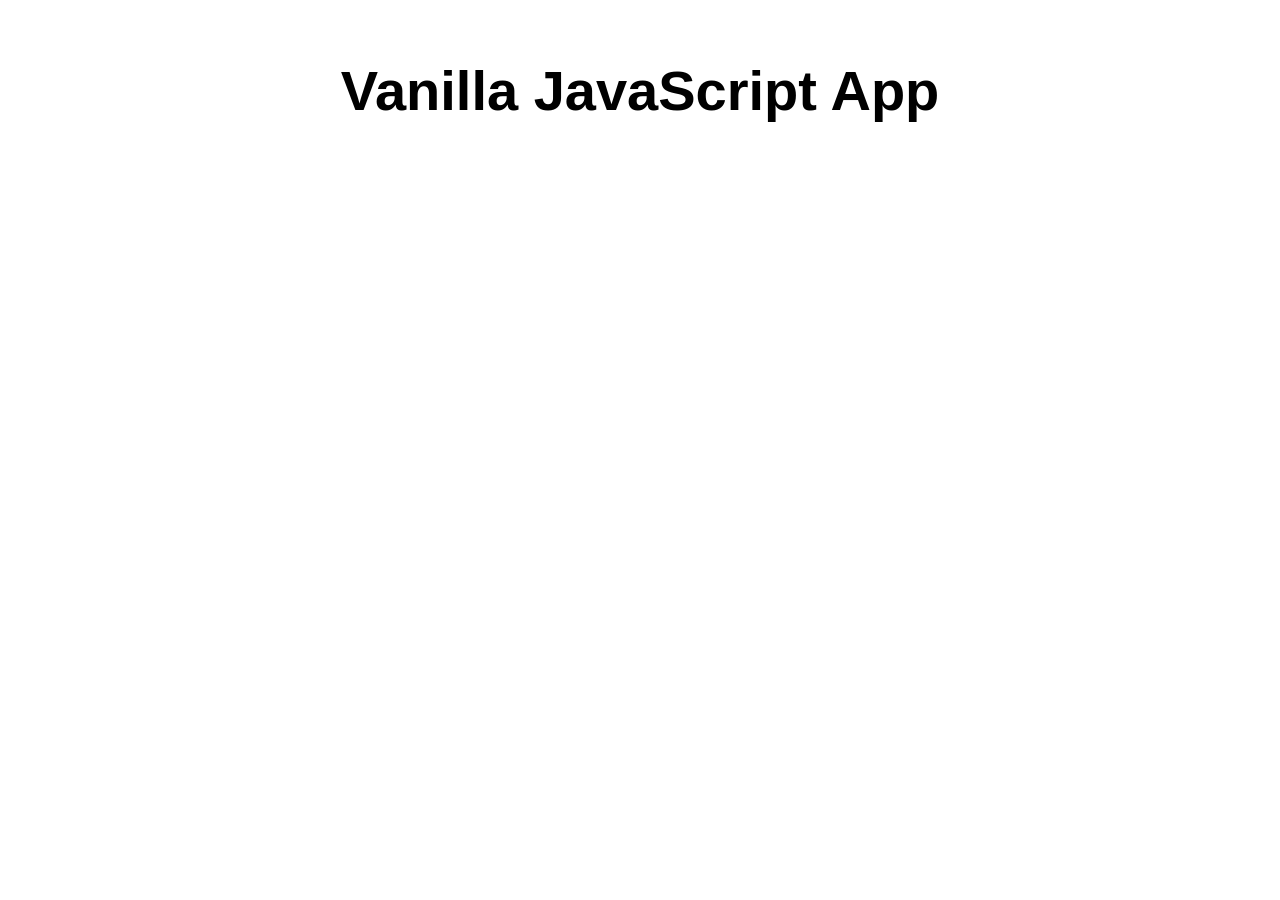
==== index.html @ 4f25dcdb "Initial commit" ====
<!DOCTYPE html>
<html lang="en">

<head>
  <meta charset="UTF-8">
  <meta name="viewport" content="width=device-width, initial-scale=1.0">
  <link rel="stylesheet" href="styles.css">
  <title>Vanilla JavaScript App</title>
</head>

<body>
  <main>
    <h1>Vanilla JavaScript App</h1>
  </main>
</body>

</html>
---- styles.css ----
* {
  font-family: Arial, Helvetica, sans-serif;
}

html, body {
  margin: 0;
  border: 0;
  padding: 0;
  background-color: #fff;
}

main {
  margin: auto;
  width: 50%;
  padding: 20px;
}

main > h1 {
  text-align: center;
  font-size: 3.5em;
}
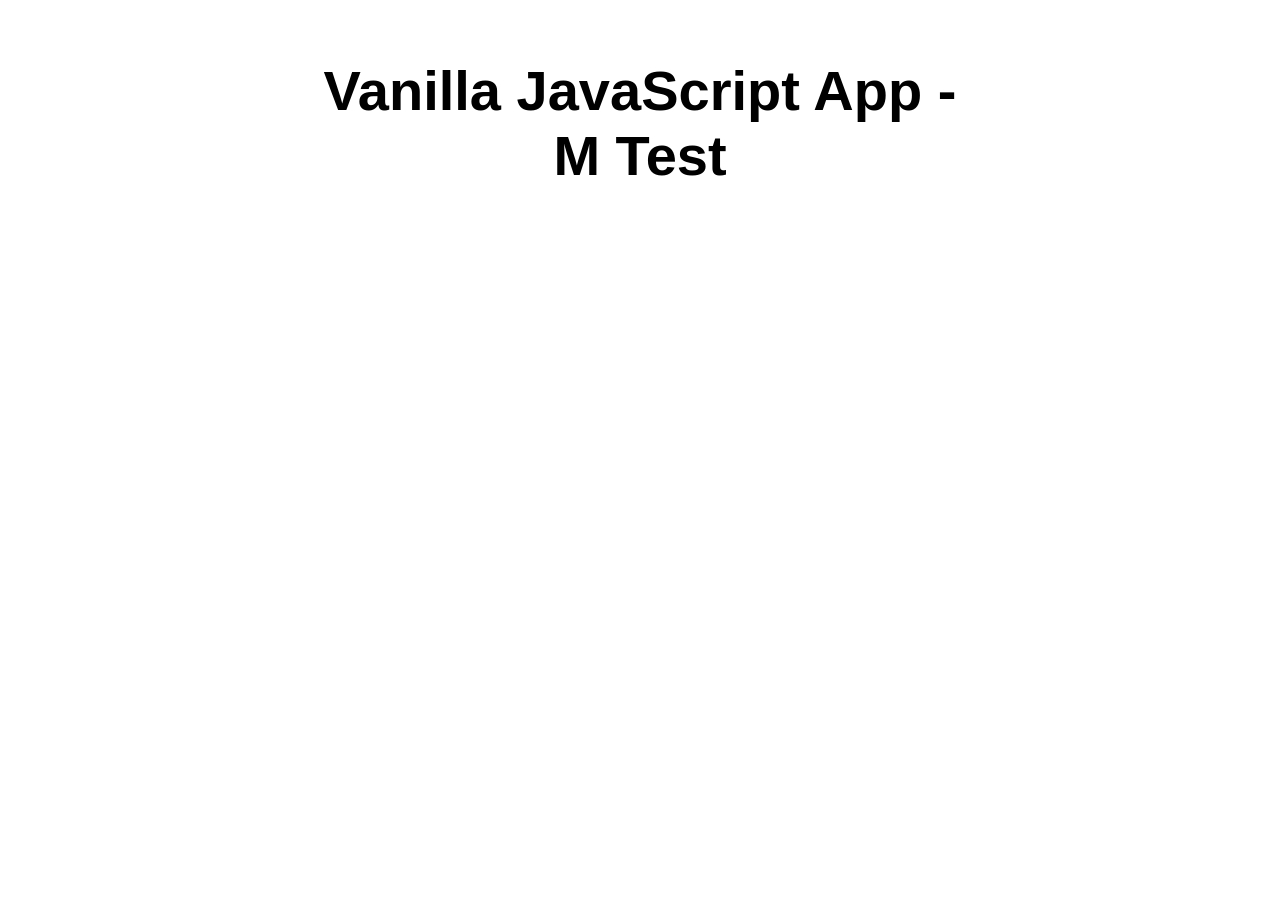
==== commit 22fb3ed3: "Update index.html" ====
--- a/index.html
+++ b/index.html
@@ -5,12 +5,12 @@
   <meta charset="UTF-8">
   <meta name="viewport" content="width=device-width, initial-scale=1.0">
   <link rel="stylesheet" href="styles.css">
-  <title>Vanilla JavaScript App</title>
+  <title>Vanilla JavaScript App - M Test</title>
 </head>
 
 <body>
   <main>
-    <h1>Vanilla JavaScript App</h1>
+    <h1>Vanilla JavaScript App - M Test </h1>
   </main>
 </body>
 
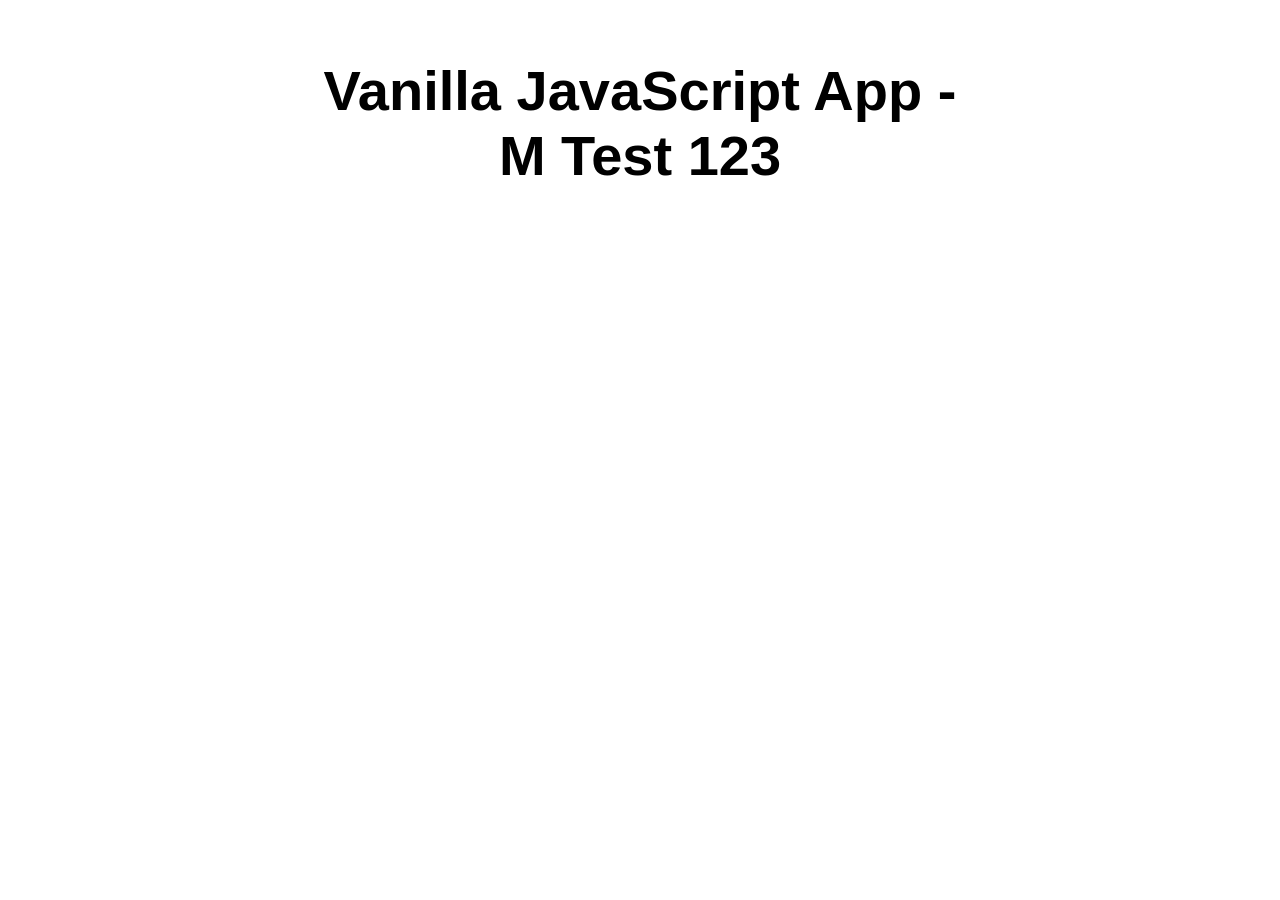
==== commit d9802554: "ok" ====
--- a/index.html
+++ b/index.html
@@ -10,7 +10,7 @@
 
 <body>
   <main>
-    <h1>Vanilla JavaScript App - M Test </h1>
+    <h1>Vanilla JavaScript App - M Test 123</h1>
   </main>
 </body>
 
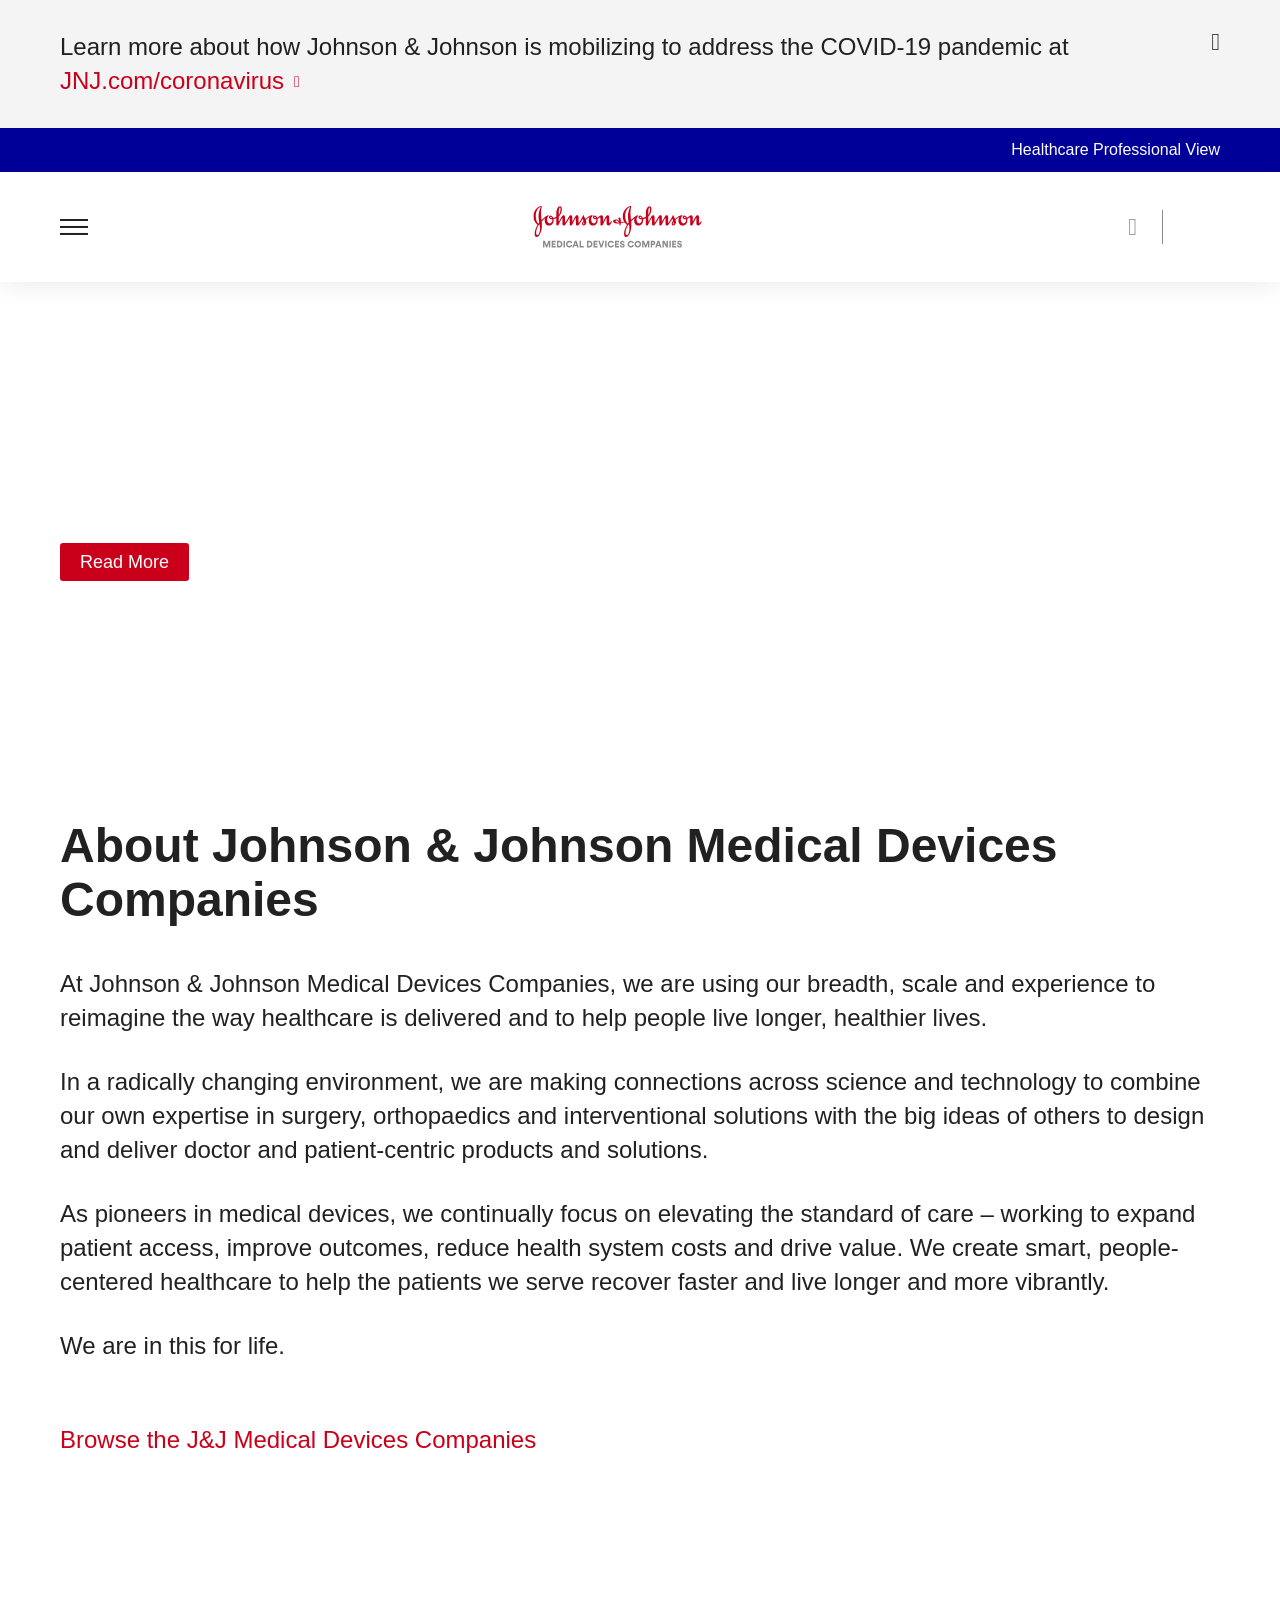
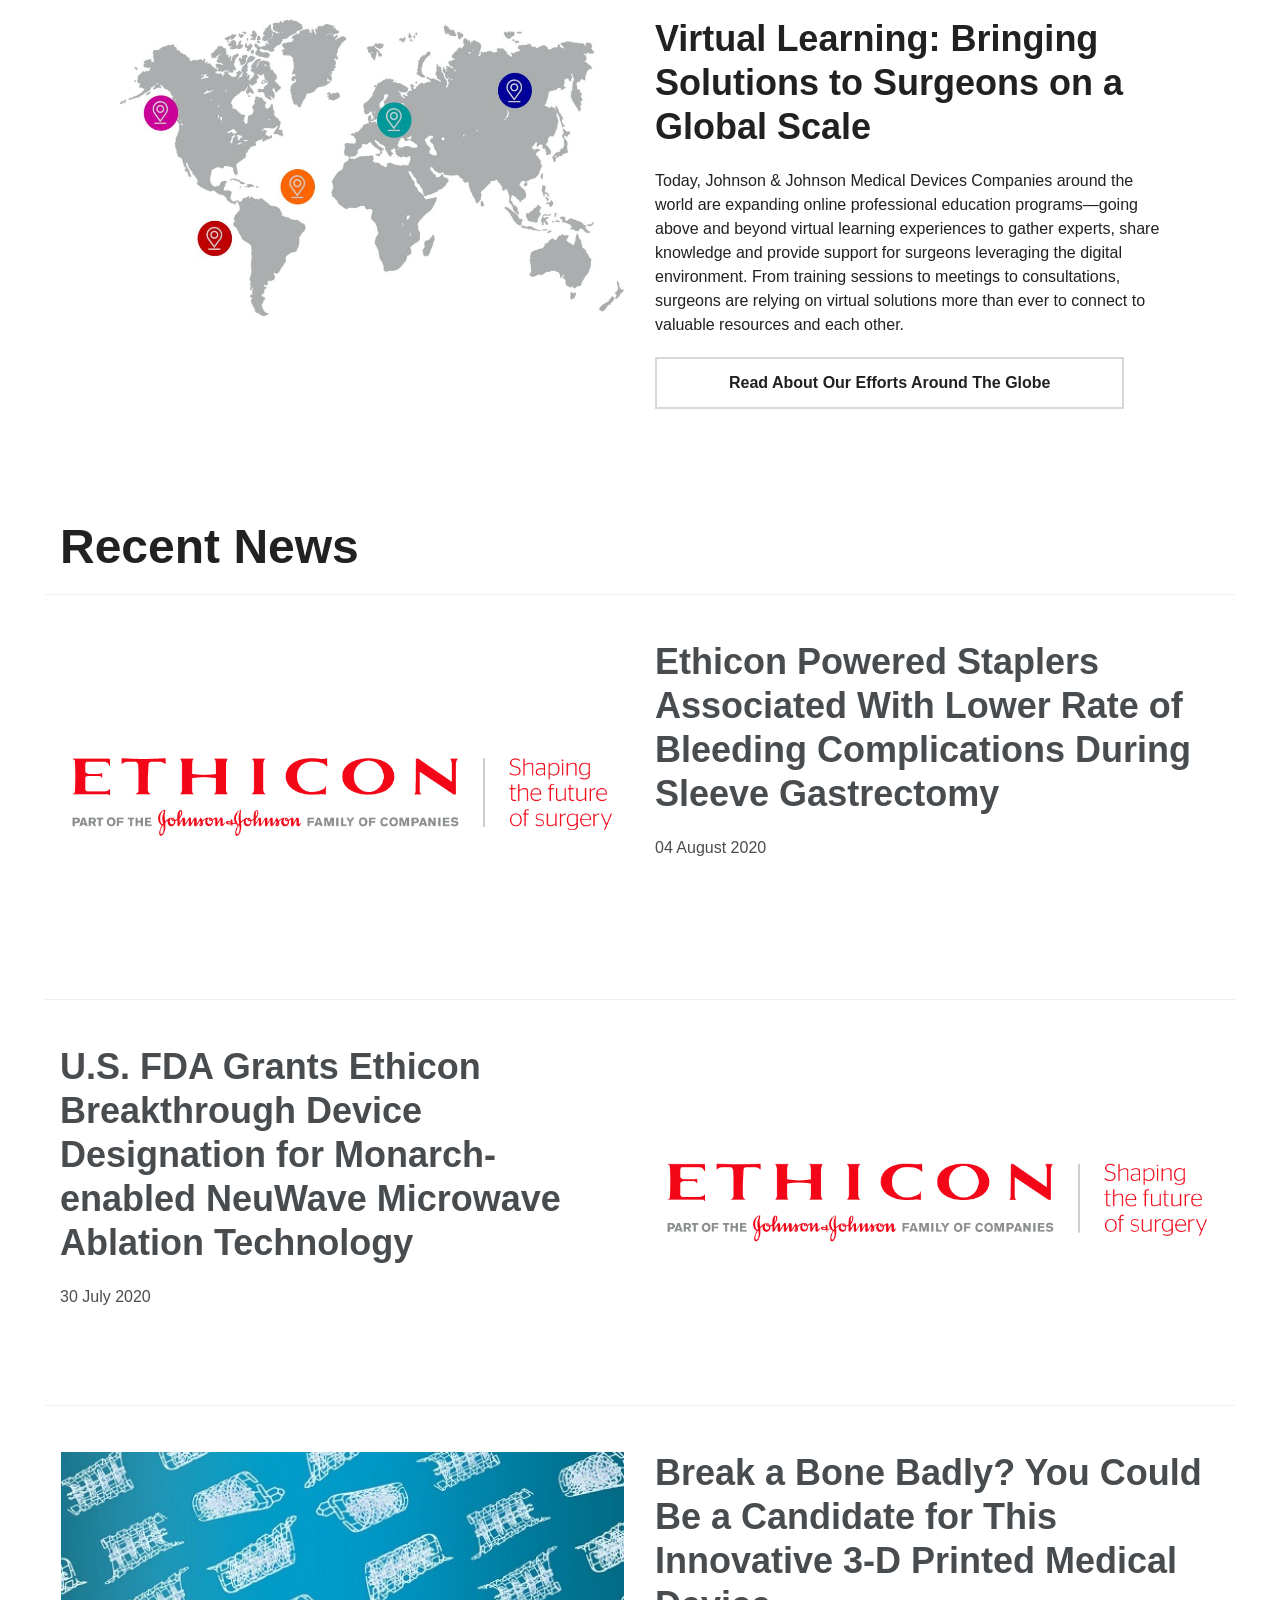
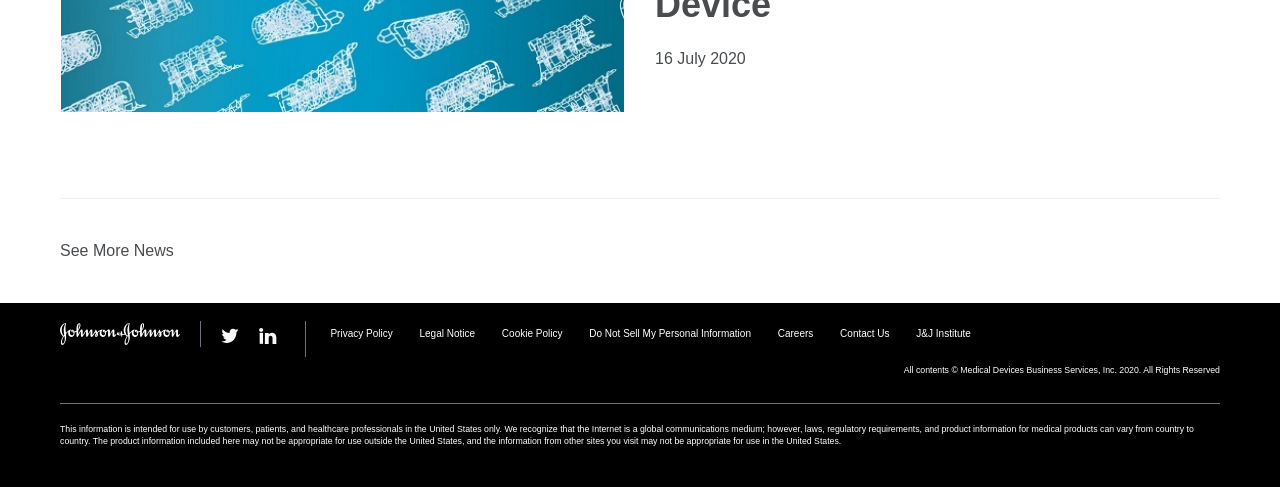
==== commit e2f06143: "ok" ====
--- a/index.html
+++ b/index.html
@@ -1,17 +1,498 @@
 <!DOCTYPE html>
-<html lang="en">
-
-<head>
-  <meta charset="UTF-8">
-  <meta name="viewport" content="width=device-width, initial-scale=1.0">
-  <link rel="stylesheet" href="styles.css">
-  <title>Vanilla JavaScript App - M Test</title>
-</head>
-
-<body>
-  <main>
-    <h1>Vanilla JavaScript App - M Test 123</h1>
-  </main>
-</body>
-
-</html>+<html dir="ltr" prefix="content: http://purl.org/rss/1.0/modules/content/  dc: http://purl.org/dc/terms/  foaf: http://xmlns.com/foaf/0.1/  og: http://ogp.me/ns#  rdfs: http://www.w3.org/2000/01/rdf-schema#  schema: http://schema.org/  sioc: http://rdfs.org/sioc/ns#  sioct: http://rdfs.org/sioc/types#  skos: http://www.w3.org/2004/02/skos/core#  xsd: http://www.w3.org/2001/XMLSchema# " class=" js" lang="en-US"><head>
+<meta http-equiv="content-type" content="text/html; charset=UTF-8"><style type="text/css" id="bc-style-vjs" data-vjs-version="7.9.2">@charset "UTF-8";.video-js .vjs-big-play-button .vjs-icon-placeholder:before,.video-js .vjs-modal-dialog,.vjs-button>.vjs-icon-placeholder:before,.vjs-modal-dialog .vjs-modal-dialog-content{position:absolute;top:0;left:0;width:100%;height:100%}.video-js .vjs-big-play-button .vjs-icon-placeholder:before,.vjs-button>.vjs-icon-placeholder:before{text-align:center}@font-face{font-family:VideoJS;src:url([data-uri]) format("woff");font-weight:400;font-style:normal}.video-js .vjs-big-play-button .vjs-icon-placeholder:before,.video-js .vjs-play-control .vjs-icon-placeholder,.vjs-icon-play{font-family:VideoJS;font-weight:400;font-style:normal}.video-js .vjs-big-play-button .vjs-icon-placeholder:before,.video-js .vjs-play-control .vjs-icon-placeholder:before,.vjs-icon-play:before{content:"\f101"}.vjs-icon-play-circle{font-family:VideoJS;font-weight:400;font-style:normal}.vjs-icon-play-circle:before{content:"\f102"}.video-js .vjs-play-control.vjs-playing .vjs-icon-placeholder,.vjs-icon-pause{font-family:VideoJS;font-weight:400;font-style:normal}.video-js .vjs-play-control.vjs-playing .vjs-icon-placeholder:before,.vjs-icon-pause:before{content:"\f103"}.video-js .vjs-mute-control.vjs-vol-0 .vjs-icon-placeholder,.vjs-icon-volume-mute{font-family:VideoJS;font-weight:400;font-style:normal}.video-js .vjs-mute-control.vjs-vol-0 .vjs-icon-placeholder:before,.vjs-icon-volume-mute:before{content:"\f104"}.video-js .vjs-mute-control.vjs-vol-1 .vjs-icon-placeholder,.vjs-icon-volume-low{font-family:VideoJS;font-weight:400;font-style:normal}.video-js .vjs-mute-control.vjs-vol-1 .vjs-icon-placeholder:before,.vjs-icon-volume-low:before{content:"\f105"}.video-js .vjs-mute-control.vjs-vol-2 .vjs-icon-placeholder,.vjs-icon-volume-mid{font-family:VideoJS;font-weight:400;font-style:normal}.video-js .vjs-mute-control.vjs-vol-2 .vjs-icon-placeholder:before,.vjs-icon-volume-mid:before{content:"\f106"}.video-js .vjs-mute-control .vjs-icon-placeholder,.vjs-icon-volume-high{font-family:VideoJS;font-weight:400;font-style:normal}.video-js .vjs-mute-control .vjs-icon-placeholder:before,.vjs-icon-volume-high:before{content:"\f107"}.video-js .vjs-fullscreen-control .vjs-icon-placeholder,.vjs-icon-fullscreen-enter{font-family:VideoJS;font-weight:400;font-style:normal}.video-js .vjs-fullscreen-control .vjs-icon-placeholder:before,.vjs-icon-fullscreen-enter:before{content:"\f108"}.video-js.vjs-fullscreen .vjs-fullscreen-control .vjs-icon-placeholder,.vjs-icon-fullscreen-exit{font-family:VideoJS;font-weight:400;font-style:normal}.video-js.vjs-fullscreen .vjs-fullscreen-control .vjs-icon-placeholder:before,.vjs-icon-fullscreen-exit:before{content:"\f109"}.vjs-icon-square{font-family:VideoJS;font-weight:400;font-style:normal}.vjs-icon-square:before{content:"\f10a"}.vjs-icon-spinner{font-family:VideoJS;font-weight:400;font-style:normal}.vjs-icon-spinner:before{content:"\f10b"}.video-js .vjs-subs-caps-button .vjs-icon-placeholder,.video-js .vjs-subtitles-button .vjs-icon-placeholder,.video-js.video-js:lang(en-AU) .vjs-subs-caps-button .vjs-icon-placeholder,.video-js.video-js:lang(en-GB) .vjs-subs-caps-button .vjs-icon-placeholder,.video-js.video-js:lang(en-IE) .vjs-subs-caps-button .vjs-icon-placeholder,.video-js.video-js:lang(en-NZ) .vjs-subs-caps-button .vjs-icon-placeholder,.vjs-icon-subtitles{font-family:VideoJS;font-weight:400;font-style:normal}.video-js .vjs-subs-caps-button .vjs-icon-placeholder:before,.video-js .vjs-subtitles-button .vjs-icon-placeholder:before,.video-js.video-js:lang(en-AU) .vjs-subs-caps-button .vjs-icon-placeholder:before,.video-js.video-js:lang(en-GB) .vjs-subs-caps-button .vjs-icon-placeholder:before,.video-js.video-js:lang(en-IE) .vjs-subs-caps-button .vjs-icon-placeholder:before,.video-js.video-js:lang(en-NZ) .vjs-subs-caps-button .vjs-icon-placeholder:before,.vjs-icon-subtitles:before{content:"\f10c"}.video-js .vjs-captions-button .vjs-icon-placeholder,.video-js:lang(en) .vjs-subs-caps-button .vjs-icon-placeholder,.video-js:lang(fr-CA) .vjs-subs-caps-button .vjs-icon-placeholder,.vjs-icon-captions{font-family:VideoJS;font-weight:400;font-style:normal}.video-js .vjs-captions-button .vjs-icon-placeholder:before,.video-js:lang(en) .vjs-subs-caps-button .vjs-icon-placeholder:before,.video-js:lang(fr-CA) .vjs-subs-caps-button .vjs-icon-placeholder:before,.vjs-icon-captions:before{content:"\f10d"}.video-js .vjs-chapters-button .vjs-icon-placeholder,.vjs-icon-chapters{font-family:VideoJS;font-weight:400;font-style:normal}.video-js .vjs-chapters-button .vjs-icon-placeholder:before,.vjs-icon-chapters:before{content:"\f10e"}.vjs-icon-share{font-family:VideoJS;font-weight:400;font-style:normal}.vjs-icon-share:before{content:"\f10f"}.vjs-icon-cog{font-family:VideoJS;font-weight:400;font-style:normal}.vjs-icon-cog:before{content:"\f110"}.video-js .vjs-play-progress,.video-js .vjs-volume-level,.vjs-icon-circle,.vjs-seek-to-live-control .vjs-icon-placeholder{font-family:VideoJS;font-weight:400;font-style:normal}.video-js .vjs-play-progress:before,.video-js .vjs-volume-level:before,.vjs-icon-circle:before,.vjs-seek-to-live-control .vjs-icon-placeholder:before{content:"\f111"}.vjs-icon-circle-outline{font-family:VideoJS;font-weight:400;font-style:normal}.vjs-icon-circle-outline:before{content:"\f112"}.vjs-icon-circle-inner-circle{font-family:VideoJS;font-weight:400;font-style:normal}.vjs-icon-circle-inner-circle:before{content:"\f113"}.vjs-icon-hd{font-family:VideoJS;font-weight:400;font-style:normal}.vjs-icon-hd:before{content:"\f114"}.video-js .vjs-control.vjs-close-button .vjs-icon-placeholder,.vjs-icon-cancel{font-family:VideoJS;font-weight:400;font-style:normal}.video-js .vjs-control.vjs-close-button .vjs-icon-placeholder:before,.vjs-icon-cancel:before{content:"\f115"}.video-js .vjs-play-control.vjs-ended .vjs-icon-placeholder,.vjs-icon-replay{font-family:VideoJS;font-weight:400;font-style:normal}.video-js .vjs-play-control.vjs-ended .vjs-icon-placeholder:before,.vjs-icon-replay:before{content:"\f116"}.vjs-icon-facebook{font-family:VideoJS;font-weight:400;font-style:normal}.vjs-icon-facebook:before{content:"\f117"}.vjs-icon-gplus{font-family:VideoJS;font-weight:400;font-style:normal}.vjs-icon-gplus:before{content:"\f118"}.vjs-icon-linkedin{font-family:VideoJS;font-weight:400;font-style:normal}.vjs-icon-linkedin:before{content:"\f119"}.vjs-icon-twitter{font-family:VideoJS;font-weight:400;font-style:normal}.vjs-icon-twitter:before{content:"\f11a"}.vjs-icon-tumblr{font-family:VideoJS;font-weight:400;font-style:normal}.vjs-icon-tumblr:before{content:"\f11b"}.vjs-icon-pinterest{font-family:VideoJS;font-weight:400;font-style:normal}.vjs-icon-pinterest:before{content:"\f11c"}.video-js .vjs-descriptions-button .vjs-icon-placeholder,.vjs-icon-audio-description{font-family:VideoJS;font-weight:400;font-style:normal}.video-js .vjs-descriptions-button .vjs-icon-placeholder:before,.vjs-icon-audio-description:before{content:"\f11d"}.video-js .vjs-audio-button .vjs-icon-placeholder,.vjs-icon-audio{font-family:VideoJS;font-weight:400;font-style:normal}.video-js .vjs-audio-button .vjs-icon-placeholder:before,.vjs-icon-audio:before{content:"\f11e"}.vjs-icon-next-item{font-family:VideoJS;font-weight:400;font-style:normal}.vjs-icon-next-item:before{content:"\f11f"}.vjs-icon-previous-item{font-family:VideoJS;font-weight:400;font-style:normal}.vjs-icon-previous-item:before{content:"\f120"}.video-js .vjs-picture-in-picture-control .vjs-icon-placeholder,.vjs-icon-picture-in-picture-enter{font-family:VideoJS;font-weight:400;font-style:normal}.video-js .vjs-picture-in-picture-control .vjs-icon-placeholder:before,.vjs-icon-picture-in-picture-enter:before{content:"\f121"}.video-js.vjs-picture-in-picture .vjs-picture-in-picture-control .vjs-icon-placeholder,.vjs-icon-picture-in-picture-exit{font-family:VideoJS;font-weight:400;font-style:normal}.video-js.vjs-picture-in-picture .vjs-picture-in-picture-control .vjs-icon-placeholder:before,.vjs-icon-picture-in-picture-exit:before{content:"\f122"}.video-js{display:block;vertical-align:top;box-sizing:border-box;color:#fff;background-color:#000;position:relative;padding:0;font-size:10px;line-height:1;font-weight:400;font-style:normal;font-family:Arial,Helvetica,sans-serif;word-break:initial}.video-js:-moz-full-screen{position:absolute}.video-js:-webkit-full-screen{width:100%!important;height:100%!important}.video-js[tabindex="-1"]{outline:0}.video-js *,.video-js :after,.video-js :before{box-sizing:inherit}.video-js ul{font-family:inherit;font-size:inherit;line-height:inherit;list-style-position:outside;margin-left:0;margin-right:0;margin-top:0;margin-bottom:0}.video-js.vjs-16-9,.video-js.vjs-4-3,.video-js.vjs-fluid{width:100%;max-width:100%;height:0}.video-js.vjs-16-9{padding-top:56.25%}.video-js.vjs-4-3{padding-top:75%}.video-js.vjs-fill{width:100%;height:100%}.video-js .vjs-tech{position:absolute;top:0;left:0;width:100%;height:100%}body.vjs-full-window{padding:0;margin:0;height:100%}.vjs-full-window .video-js.vjs-fullscreen{position:fixed;overflow:hidden;z-index:1000;left:0;top:0;bottom:0;right:0}.video-js.vjs-fullscreen:not(.vjs-ios-native-fs){width:100%!important;height:100%!important;padding-top:0!important}.video-js.vjs-fullscreen.vjs-user-inactive{cursor:none}.vjs-hidden{display:none!important}.vjs-disabled{opacity:.5;cursor:default}.video-js .vjs-offscreen{height:1px;left:-9999px;position:absolute;top:0;width:1px}.vjs-lock-showing{display:block!important;opacity:1;visibility:visible}.vjs-no-js{padding:20px;color:#fff;background-color:#000;font-size:18px;font-family:Arial,Helvetica,sans-serif;text-align:center;width:300px;height:150px;margin:0 auto}.vjs-no-js a,.vjs-no-js a:visited{color:#66a8cc}.video-js .vjs-big-play-button{font-size:3em;line-height:1.5em;height:1.63332em;width:3em;display:block;position:absolute;top:10px;left:10px;padding:0;cursor:pointer;opacity:1;border:.06666em solid #fff;background-color:#2b333f;background-color:rgba(43,51,63,.7);border-radius:.3em;transition:all .4s}.vjs-big-play-centered .vjs-big-play-button{top:50%;left:50%;margin-top:-.81666em;margin-left:-1.5em}.video-js .vjs-big-play-button:focus,.video-js:hover .vjs-big-play-button{border-color:#fff;background-color:#73859f;background-color:rgba(115,133,159,.5);transition:all 0s}.vjs-controls-disabled .vjs-big-play-button,.vjs-error .vjs-big-play-button,.vjs-has-started .vjs-big-play-button,.vjs-using-native-controls .vjs-big-play-button{display:none}.vjs-has-started.vjs-paused.vjs-show-big-play-button-on-pause .vjs-big-play-button{display:block}.video-js button{background:0 0;border:none;color:inherit;display:inline-block;font-size:inherit;line-height:inherit;text-transform:none;text-decoration:none;transition:none;-webkit-appearance:none;-moz-appearance:none;appearance:none}.vjs-control .vjs-button{width:100%;height:100%}.video-js .vjs-control.vjs-close-button{cursor:pointer;height:3em;position:absolute;right:0;top:.5em;z-index:2}.video-js .vjs-modal-dialog{background:rgba(0,0,0,.8);background:linear-gradient(180deg,rgba(0,0,0,.8),rgba(255,255,255,0));overflow:auto}.video-js .vjs-modal-dialog>*{box-sizing:border-box}.vjs-modal-dialog .vjs-modal-dialog-content{font-size:1.2em;line-height:1.5;padding:20px 24px;z-index:1}.vjs-menu-button{cursor:pointer}.vjs-menu-button.vjs-disabled{cursor:default}.vjs-workinghover .vjs-menu-button.vjs-disabled:hover .vjs-menu{display:none}.vjs-menu .vjs-menu-content{display:block;padding:0;margin:0;font-family:Arial,Helvetica,sans-serif;overflow:auto}.vjs-menu .vjs-menu-content>*{box-sizing:border-box}.vjs-scrubbing .vjs-control.vjs-menu-button:hover .vjs-menu{display:none}.vjs-menu li{list-style:none;margin:0;padding:.2em 0;line-height:1.4em;font-size:1.2em;text-align:center;text-transform:lowercase}.js-focus-visible .vjs-menu li.vjs-menu-item:hover,.vjs-menu li.vjs-menu-item:focus,.vjs-menu li.vjs-menu-item:hover{background-color:#73859f;background-color:rgba(115,133,159,.5)}.js-focus-visible .vjs-menu li.vjs-selected:hover,.vjs-menu li.vjs-selected,.vjs-menu li.vjs-selected:focus,.vjs-menu li.vjs-selected:hover{background-color:#fff;color:#2b333f}.vjs-menu li.vjs-menu-title{text-align:center;text-transform:uppercase;font-size:1em;line-height:2em;padding:0;margin:0 0 .3em 0;font-weight:700;cursor:default}.vjs-menu-button-popup .vjs-menu{display:none;position:absolute;bottom:0;width:10em;left:-3em;height:0;margin-bottom:1.5em;border-top-color:rgba(43,51,63,.7)}.vjs-menu-button-popup .vjs-menu .vjs-menu-content{background-color:#2b333f;background-color:rgba(43,51,63,.7);position:absolute;width:100%;bottom:1.5em;max-height:15em}.vjs-layout-tiny .vjs-menu-button-popup .vjs-menu .vjs-menu-content,.vjs-layout-x-small .vjs-menu-button-popup .vjs-menu .vjs-menu-content{max-height:5em}.vjs-layout-small .vjs-menu-button-popup .vjs-menu .vjs-menu-content{max-height:10em}.vjs-layout-medium .vjs-menu-button-popup .vjs-menu .vjs-menu-content{max-height:14em}.vjs-layout-huge .vjs-menu-button-popup .vjs-menu .vjs-menu-content,.vjs-layout-large .vjs-menu-button-popup .vjs-menu .vjs-menu-content,.vjs-layout-x-large .vjs-menu-button-popup .vjs-menu .vjs-menu-content{max-height:25em}.vjs-menu-button-popup .vjs-menu.vjs-lock-showing,.vjs-workinghover .vjs-menu-button-popup.vjs-hover .vjs-menu{display:block}.video-js .vjs-menu-button-inline{transition:all .4s;overflow:hidden}.video-js .vjs-menu-button-inline:before{width:2.222222222em}.video-js .vjs-menu-button-inline.vjs-slider-active,.video-js .vjs-menu-button-inline:focus,.video-js .vjs-menu-button-inline:hover,.video-js.vjs-no-flex .vjs-menu-button-inline{width:12em}.vjs-menu-button-inline .vjs-menu{opacity:0;height:100%;width:auto;position:absolute;left:4em;top:0;padding:0;margin:0;transition:all .4s}.vjs-menu-button-inline.vjs-slider-active .vjs-menu,.vjs-menu-button-inline:focus .vjs-menu,.vjs-menu-button-inline:hover .vjs-menu{display:block;opacity:1}.vjs-no-flex .vjs-menu-button-inline .vjs-menu{display:block;opacity:1;position:relative;width:auto}.vjs-no-flex .vjs-menu-button-inline.vjs-slider-active .vjs-menu,.vjs-no-flex .vjs-menu-button-inline:focus .vjs-menu,.vjs-no-flex .vjs-menu-button-inline:hover .vjs-menu{width:auto}.vjs-menu-button-inline .vjs-menu-content{width:auto;height:100%;margin:0;overflow:hidden}.video-js .vjs-control-bar{display:none;width:100%;position:absolute;bottom:0;left:0;right:0;height:3em;background-color:#2b333f;background-color:rgba(43,51,63,.7)}.vjs-has-started .vjs-control-bar{display:flex;visibility:visible;opacity:1;transition:visibility .1s,opacity .1s}.vjs-has-started.vjs-user-inactive.vjs-playing .vjs-control-bar{visibility:visible;opacity:0;transition:visibility 1s,opacity 1s}.vjs-controls-disabled .vjs-control-bar,.vjs-error .vjs-control-bar,.vjs-using-native-controls .vjs-control-bar{display:none!important}.vjs-audio.vjs-has-started.vjs-user-inactive.vjs-playing .vjs-control-bar{opacity:1;visibility:visible}.vjs-has-started.vjs-no-flex .vjs-control-bar{display:table}.video-js .vjs-control{position:relative;text-align:center;margin:0;padding:0;height:100%;width:4em;flex:none}.vjs-button>.vjs-icon-placeholder:before{font-size:1.8em;line-height:1.67}.video-js .vjs-control:focus,.video-js .vjs-control:focus:before,.video-js .vjs-control:hover:before{text-shadow:0 0 1em #fff}.video-js .vjs-control-text{border:0;clip:rect(0 0 0 0);height:1px;overflow:hidden;padding:0;position:absolute;width:1px}.vjs-no-flex .vjs-control{display:table-cell;vertical-align:middle}.video-js .vjs-custom-control-spacer{display:none}.video-js .vjs-progress-control{cursor:pointer;flex:auto;display:flex;align-items:center;min-width:4em;touch-action:none}.video-js .vjs-progress-control.disabled{cursor:default}.vjs-live .vjs-progress-control{display:none}.vjs-liveui .vjs-progress-control{display:flex;align-items:center}.vjs-no-flex .vjs-progress-control{width:auto}.video-js .vjs-progress-holder{flex:auto;transition:all .2s;height:.3em}.video-js .vjs-progress-control .vjs-progress-holder{margin:0 10px}.video-js .vjs-progress-control:hover .vjs-progress-holder{font-size:1.6666666667em}.video-js .vjs-progress-control:hover .vjs-progress-holder.disabled{font-size:1em}.video-js .vjs-progress-holder .vjs-load-progress,.video-js .vjs-progress-holder .vjs-load-progress div,.video-js .vjs-progress-holder .vjs-play-progress{position:absolute;display:block;height:100%;margin:0;padding:0;width:0}.video-js .vjs-play-progress{background-color:#fff}.video-js .vjs-play-progress:before{font-size:.9em;position:absolute;right:-.5em;top:-.3333333333em;z-index:1}.video-js .vjs-load-progress{background:rgba(115,133,159,.5)}.video-js .vjs-load-progress div{background:rgba(115,133,159,.75)}.video-js .vjs-time-tooltip{background-color:#fff;background-color:rgba(255,255,255,.8);border-radius:.3em;color:#000;float:right;font-family:Arial,Helvetica,sans-serif;font-size:1em;padding:6px 8px 8px 8px;pointer-events:none;position:absolute;top:-3.4em;visibility:hidden;z-index:1}.video-js .vjs-progress-holder:focus .vjs-time-tooltip{display:none}.video-js .vjs-progress-control:hover .vjs-progress-holder:focus .vjs-time-tooltip,.video-js .vjs-progress-control:hover .vjs-time-tooltip{display:block;font-size:.6em;visibility:visible}.video-js .vjs-progress-control.disabled:hover .vjs-time-tooltip{font-size:1em}.video-js .vjs-progress-control .vjs-mouse-display{display:none;position:absolute;width:1px;height:100%;background-color:#000;z-index:1}.vjs-no-flex .vjs-progress-control .vjs-mouse-display{z-index:0}.video-js .vjs-progress-control:hover .vjs-mouse-display{display:block}.video-js.vjs-user-inactive .vjs-progress-control .vjs-mouse-display{visibility:hidden;opacity:0;transition:visibility 1s,opacity 1s}.video-js.vjs-user-inactive.vjs-no-flex .vjs-progress-control .vjs-mouse-display{display:none}.vjs-mouse-display .vjs-time-tooltip{color:#fff;background-color:#000;background-color:rgba(0,0,0,.8)}.video-js .vjs-slider{position:relative;cursor:pointer;padding:0;margin:0 .45em 0 .45em;-webkit-touch-callout:none;-webkit-user-select:none;-moz-user-select:none;-ms-user-select:none;user-select:none;background-color:#73859f;background-color:rgba(115,133,159,.5)}.video-js .vjs-slider.disabled{cursor:default}.video-js .vjs-slider:focus{text-shadow:0 0 1em #fff;box-shadow:0 0 1em #fff}.video-js .vjs-mute-control{cursor:pointer;flex:none}.video-js .vjs-volume-control{cursor:pointer;margin-right:1em;display:flex}.video-js .vjs-volume-control.vjs-volume-horizontal{width:5em}.video-js .vjs-volume-panel .vjs-volume-control{visibility:visible;opacity:0;width:1px;height:1px;margin-left:-1px}.video-js .vjs-volume-panel{transition:width 1s}.video-js .vjs-volume-panel .vjs-volume-control.vjs-slider-active,.video-js .vjs-volume-panel .vjs-volume-control:active,.video-js .vjs-volume-panel.vjs-hover .vjs-mute-control~.vjs-volume-control,.video-js .vjs-volume-panel.vjs-hover .vjs-volume-control,.video-js .vjs-volume-panel:active .vjs-volume-control,.video-js .vjs-volume-panel:focus .vjs-volume-control{visibility:visible;opacity:1;position:relative;transition:visibility .1s,opacity .1s,height .1s,width .1s,left 0s,top 0s}.video-js .vjs-volume-panel .vjs-volume-control.vjs-slider-active.vjs-volume-horizontal,.video-js .vjs-volume-panel .vjs-volume-control:active.vjs-volume-horizontal,.video-js .vjs-volume-panel.vjs-hover .vjs-mute-control~.vjs-volume-control.vjs-volume-horizontal,.video-js .vjs-volume-panel.vjs-hover .vjs-volume-control.vjs-volume-horizontal,.video-js .vjs-volume-panel:active .vjs-volume-control.vjs-volume-horizontal,.video-js .vjs-volume-panel:focus .vjs-volume-control.vjs-volume-horizontal{width:5em;height:3em;margin-right:0}.video-js .vjs-volume-panel .vjs-volume-control.vjs-slider-active.vjs-volume-vertical,.video-js .vjs-volume-panel .vjs-volume-control:active.vjs-volume-vertical,.video-js .vjs-volume-panel.vjs-hover .vjs-mute-control~.vjs-volume-control.vjs-volume-vertical,.video-js .vjs-volume-panel.vjs-hover .vjs-volume-control.vjs-volume-vertical,.video-js .vjs-volume-panel:active .vjs-volume-control.vjs-volume-vertical,.video-js .vjs-volume-panel:focus .vjs-volume-control.vjs-volume-vertical{left:-3.5em;transition:left 0s}.video-js .vjs-volume-panel.vjs-volume-panel-horizontal.vjs-hover,.video-js .vjs-volume-panel.vjs-volume-panel-horizontal.vjs-slider-active,.video-js .vjs-volume-panel.vjs-volume-panel-horizontal:active{width:10em;transition:width .1s}.video-js .vjs-volume-panel.vjs-volume-panel-horizontal.vjs-mute-toggle-only{width:4em}.video-js .vjs-volume-panel .vjs-volume-control.vjs-volume-vertical{height:8em;width:3em;left:-3000em;transition:visibility 1s,opacity 1s,height 1s 1s,width 1s 1s,left 1s 1s,top 1s 1s}.video-js .vjs-volume-panel .vjs-volume-control.vjs-volume-horizontal{transition:visibility 1s,opacity 1s,height 1s 1s,width 1s,left 1s 1s,top 1s 1s}.video-js.vjs-no-flex .vjs-volume-panel .vjs-volume-control.vjs-volume-horizontal{width:5em;height:3em;visibility:visible;opacity:1;position:relative;transition:none}.video-js.vjs-no-flex .vjs-volume-control.vjs-volume-vertical,.video-js.vjs-no-flex .vjs-volume-panel .vjs-volume-control.vjs-volume-vertical{position:absolute;bottom:3em;left:.5em}.video-js .vjs-volume-panel{display:flex}.video-js .vjs-volume-bar{margin:1.35em .45em}.vjs-volume-bar.vjs-slider-horizontal{width:5em;height:.3em}.vjs-volume-bar.vjs-slider-vertical{width:.3em;height:5em;margin:1.35em auto}.video-js .vjs-volume-level{position:absolute;bottom:0;left:0;background-color:#fff}.video-js .vjs-volume-level:before{position:absolute;font-size:.9em}.vjs-slider-vertical .vjs-volume-level{width:.3em}.vjs-slider-vertical .vjs-volume-level:before{top:-.5em;left:-.3em}.vjs-slider-horizontal .vjs-volume-level{height:.3em}.vjs-slider-horizontal .vjs-volume-level:before{top:-.3em;right:-.5em}.video-js .vjs-volume-panel.vjs-volume-panel-vertical{width:4em}.vjs-volume-bar.vjs-slider-vertical .vjs-volume-level{height:100%}.vjs-volume-bar.vjs-slider-horizontal .vjs-volume-level{width:100%}.video-js .vjs-volume-vertical{width:3em;height:8em;bottom:8em;background-color:#2b333f;background-color:rgba(43,51,63,.7)}.video-js .vjs-volume-horizontal .vjs-menu{left:-2em}.vjs-poster{display:inline-block;vertical-align:middle;background-repeat:no-repeat;background-position:50% 50%;background-size:contain;background-color:#000;cursor:pointer;margin:0;padding:0;position:absolute;top:0;right:0;bottom:0;left:0;height:100%}.vjs-has-started .vjs-poster{display:none}.vjs-audio.vjs-has-started .vjs-poster{display:block}.vjs-using-native-controls .vjs-poster{display:none}.video-js .vjs-live-control{display:flex;align-items:flex-start;flex:auto;font-size:1em;line-height:3em}.vjs-no-flex .vjs-live-control{display:table-cell;width:auto;text-align:left}.video-js.vjs-liveui .vjs-live-control,.video-js:not(.vjs-live) .vjs-live-control{display:none}.video-js .vjs-seek-to-live-control{cursor:pointer;flex:none;display:inline-flex;height:100%;padding-left:.5em;padding-right:.5em;font-size:1em;line-height:3em;width:auto;min-width:4em}.vjs-no-flex .vjs-seek-to-live-control{display:table-cell;width:auto;text-align:left}.video-js.vjs-live:not(.vjs-liveui) .vjs-seek-to-live-control,.video-js:not(.vjs-live) .vjs-seek-to-live-control{display:none}.vjs-seek-to-live-control.vjs-control.vjs-at-live-edge{cursor:auto}.vjs-seek-to-live-control .vjs-icon-placeholder{margin-right:.5em;color:#888}.vjs-seek-to-live-control.vjs-control.vjs-at-live-edge .vjs-icon-placeholder{color:red}.video-js .vjs-time-control{flex:none;font-size:1em;line-height:3em;min-width:2em;width:auto;padding-left:1em;padding-right:1em}.vjs-live .vjs-time-control{display:none}.video-js .vjs-current-time,.vjs-no-flex .vjs-current-time{display:none}.video-js .vjs-duration,.vjs-no-flex .vjs-duration{display:none}.vjs-time-divider{display:none;line-height:3em}.vjs-live .vjs-time-divider{display:none}.video-js .vjs-play-control{cursor:pointer}.video-js .vjs-play-control .vjs-icon-placeholder{flex:none}.vjs-text-track-display{position:absolute;bottom:3em;left:0;right:0;top:0;pointer-events:none}.video-js.vjs-user-inactive.vjs-playing .vjs-text-track-display{bottom:1em}.video-js .vjs-text-track{font-size:1.4em;text-align:center;margin-bottom:.1em}.vjs-subtitles{color:#fff}.vjs-captions{color:#fc6}.vjs-tt-cue{display:block}video::-webkit-media-text-track-display{transform:translateY(-3em)}.video-js.vjs-user-inactive.vjs-playing video::-webkit-media-text-track-display{transform:translateY(-1.5em)}.video-js .vjs-picture-in-picture-control{cursor:pointer;flex:none}.video-js .vjs-fullscreen-control{cursor:pointer;flex:none}.vjs-playback-rate .vjs-playback-rate-value,.vjs-playback-rate>.vjs-menu-button{position:absolute;top:0;left:0;width:100%;height:100%}.vjs-playback-rate .vjs-playback-rate-value{pointer-events:none;font-size:1.5em;line-height:2;text-align:center}.vjs-playback-rate .vjs-menu{width:4em;left:0}.vjs-error .vjs-error-display .vjs-modal-dialog-content{font-size:1.4em;text-align:center}.vjs-error .vjs-error-display:before{color:#fff;content:"X";font-family:Arial,Helvetica,sans-serif;font-size:4em;left:0;line-height:1;margin-top:-.5em;position:absolute;text-shadow:.05em .05em .1em #000;text-align:center;top:50%;vertical-align:middle;width:100%}.vjs-loading-spinner{display:none;position:absolute;top:50%;left:50%;margin:-25px 0 0 -25px;opacity:.85;text-align:left;border:6px solid rgba(43,51,63,.7);box-sizing:border-box;background-clip:padding-box;width:50px;height:50px;border-radius:25px;visibility:hidden}.vjs-seeking .vjs-loading-spinner,.vjs-waiting .vjs-loading-spinner{display:block;-webkit-animation:vjs-spinner-show 0s linear .3s forwards;animation:vjs-spinner-show 0s linear .3s forwards}.vjs-loading-spinner:after,.vjs-loading-spinner:before{content:"";position:absolute;margin:-6px;box-sizing:inherit;width:inherit;height:inherit;border-radius:inherit;opacity:1;border:inherit;border-color:transparent;border-top-color:#fff}.vjs-seeking .vjs-loading-spinner:after,.vjs-seeking .vjs-loading-spinner:before,.vjs-waiting .vjs-loading-spinner:after,.vjs-waiting .vjs-loading-spinner:before{-webkit-animation:vjs-spinner-spin 1.1s cubic-bezier(.6,.2,0,.8) infinite,vjs-spinner-fade 1.1s linear infinite;animation:vjs-spinner-spin 1.1s cubic-bezier(.6,.2,0,.8) infinite,vjs-spinner-fade 1.1s linear infinite}.vjs-seeking .vjs-loading-spinner:before,.vjs-waiting .vjs-loading-spinner:before{border-top-color:#fff}.vjs-seeking .vjs-loading-spinner:after,.vjs-waiting .vjs-loading-spinner:after{border-top-color:#fff;-webkit-animation-delay:.44s;animation-delay:.44s}@keyframes vjs-spinner-show{to{visibility:visible}}@-webkit-keyframes vjs-spinner-show{to{visibility:visible}}@keyframes vjs-spinner-spin{100%{transform:rotate(360deg)}}@-webkit-keyframes vjs-spinner-spin{100%{-webkit-transform:rotate(360deg)}}@keyframes vjs-spinner-fade{0%{border-top-color:#73859f}20%{border-top-color:#73859f}35%{border-top-color:#fff}60%{border-top-color:#73859f}100%{border-top-color:#73859f}}@-webkit-keyframes vjs-spinner-fade{0%{border-top-color:#73859f}20%{border-top-color:#73859f}35%{border-top-color:#fff}60%{border-top-color:#73859f}100%{border-top-color:#73859f}}.vjs-chapters-button .vjs-menu ul{width:24em}.video-js .vjs-subs-caps-button+.vjs-menu .vjs-captions-menu-item .vjs-menu-item-text .vjs-icon-placeholder{vertical-align:middle;display:inline-block;margin-bottom:-.1em}.video-js .vjs-subs-caps-button+.vjs-menu .vjs-captions-menu-item .vjs-menu-item-text .vjs-icon-placeholder:before{font-family:VideoJS;content:"";font-size:1.5em;line-height:inherit}.video-js .vjs-audio-button+.vjs-menu .vjs-main-desc-menu-item .vjs-menu-item-text .vjs-icon-placeholder{vertical-align:middle;display:inline-block;margin-bottom:-.1em}.video-js .vjs-audio-button+.vjs-menu .vjs-main-desc-menu-item .vjs-menu-item-text .vjs-icon-placeholder:before{font-family:VideoJS;content:" ";font-size:1.5em;line-height:inherit}.video-js:not(.vjs-fullscreen).vjs-layout-small .vjs-audio-button,.video-js:not(.vjs-fullscreen).vjs-layout-small .vjs-captions-button,.video-js:not(.vjs-fullscreen).vjs-layout-small .vjs-chapters-button,.video-js:not(.vjs-fullscreen).vjs-layout-small .vjs-current-time,.video-js:not(.vjs-fullscreen).vjs-layout-small .vjs-descriptions-button,.video-js:not(.vjs-fullscreen).vjs-layout-small .vjs-duration,.video-js:not(.vjs-fullscreen).vjs-layout-small .vjs-playback-rate,.video-js:not(.vjs-fullscreen).vjs-layout-small .vjs-remaining-time,.video-js:not(.vjs-fullscreen).vjs-layout-small .vjs-subtitles-button,.video-js:not(.vjs-fullscreen).vjs-layout-small .vjs-time-divider,.video-js:not(.vjs-fullscreen).vjs-layout-small .vjs-volume-control,.video-js:not(.vjs-fullscreen).vjs-layout-tiny .vjs-audio-button,.video-js:not(.vjs-fullscreen).vjs-layout-tiny .vjs-captions-button,.video-js:not(.vjs-fullscreen).vjs-layout-tiny .vjs-chapters-button,.video-js:not(.vjs-fullscreen).vjs-layout-tiny .vjs-current-time,.video-js:not(.vjs-fullscreen).vjs-layout-tiny .vjs-descriptions-button,.video-js:not(.vjs-fullscreen).vjs-layout-tiny .vjs-duration,.video-js:not(.vjs-fullscreen).vjs-layout-tiny .vjs-playback-rate,.video-js:not(.vjs-fullscreen).vjs-layout-tiny .vjs-remaining-time,.video-js:not(.vjs-fullscreen).vjs-layout-tiny .vjs-subtitles-button,.video-js:not(.vjs-fullscreen).vjs-layout-tiny .vjs-time-divider,.video-js:not(.vjs-fullscreen).vjs-layout-tiny .vjs-volume-control,.video-js:not(.vjs-fullscreen).vjs-layout-x-small .vjs-audio-button,.video-js:not(.vjs-fullscreen).vjs-layout-x-small .vjs-captions-button,.video-js:not(.vjs-fullscreen).vjs-layout-x-small .vjs-chapters-button,.video-js:not(.vjs-fullscreen).vjs-layout-x-small .vjs-current-time,.video-js:not(.vjs-fullscreen).vjs-layout-x-small .vjs-descriptions-button,.video-js:not(.vjs-fullscreen).vjs-layout-x-small .vjs-duration,.video-js:not(.vjs-fullscreen).vjs-layout-x-small .vjs-playback-rate,.video-js:not(.vjs-fullscreen).vjs-layout-x-small .vjs-remaining-time,.video-js:not(.vjs-fullscreen).vjs-layout-x-small .vjs-subtitles-button,.video-js:not(.vjs-fullscreen).vjs-layout-x-small .vjs-time-divider,.video-js:not(.vjs-fullscreen).vjs-layout-x-small .vjs-volume-control{display:none}.video-js:not(.vjs-fullscreen).vjs-layout-small .vjs-volume-panel.vjs-volume-panel-horizontal.vjs-slider-active,.video-js:not(.vjs-fullscreen).vjs-layout-small .vjs-volume-panel.vjs-volume-panel-horizontal:active,.video-js:not(.vjs-fullscreen).vjs-layout-small .vjs-volume-panel.vjs-volume-panel-horizontal:hover,.video-js:not(.vjs-fullscreen).vjs-layout-tiny .vjs-volume-panel.vjs-volume-panel-horizontal.vjs-slider-active,.video-js:not(.vjs-fullscreen).vjs-layout-tiny .vjs-volume-panel.vjs-volume-panel-horizontal:active,.video-js:not(.vjs-fullscreen).vjs-layout-tiny .vjs-volume-panel.vjs-volume-panel-horizontal:hover,.video-js:not(.vjs-fullscreen).vjs-layout-x-small .vjs-volume-panel.vjs-volume-panel-horizontal.vjs-slider-active,.video-js:not(.vjs-fullscreen).vjs-layout-x-small .vjs-volume-panel.vjs-volume-panel-horizontal:active,.video-js:not(.vjs-fullscreen).vjs-layout-x-small .vjs-volume-panel.vjs-volume-panel-horizontal:hover{width:auto;width:initial}.video-js:not(.vjs-fullscreen).vjs-layout-tiny .vjs-subs-caps-button,.video-js:not(.vjs-fullscreen).vjs-layout-x-small:not(.vjs-live) .vjs-subs-caps-button,.video-js:not(.vjs-fullscreen).vjs-layout-x-small:not(.vjs-liveui) .vjs-subs-caps-button{display:none}.video-js:not(.vjs-fullscreen).vjs-layout-tiny .vjs-custom-control-spacer,.video-js:not(.vjs-fullscreen).vjs-layout-x-small.vjs-liveui .vjs-custom-control-spacer{flex:auto;display:block}.video-js:not(.vjs-fullscreen).vjs-layout-tiny.vjs-no-flex .vjs-custom-control-spacer,.video-js:not(.vjs-fullscreen).vjs-layout-x-small.vjs-liveui.vjs-no-flex .vjs-custom-control-spacer{width:auto}.video-js:not(.vjs-fullscreen).vjs-layout-tiny .vjs-progress-control,.video-js:not(.vjs-fullscreen).vjs-layout-x-small.vjs-liveui .vjs-progress-control{display:none}.vjs-modal-dialog.vjs-text-track-settings{background-color:#2b333f;background-color:rgba(43,51,63,.75);color:#fff;height:70%}.vjs-text-track-settings .vjs-modal-dialog-content{display:table}.vjs-text-track-settings .vjs-track-settings-colors,.vjs-text-track-settings .vjs-track-settings-controls,.vjs-text-track-settings .vjs-track-settings-font{display:table-cell}.vjs-text-track-settings .vjs-track-settings-controls{text-align:right;vertical-align:bottom}@supports (display:grid){.vjs-text-track-settings .vjs-modal-dialog-content{display:grid;grid-template-columns:1fr 1fr;grid-template-rows:1fr;padding:20px 24px 0 24px}.vjs-track-settings-controls .vjs-default-button{margin-bottom:20px}.vjs-text-track-settings .vjs-track-settings-controls{grid-column:1/-1}.vjs-layout-small .vjs-text-track-settings .vjs-modal-dialog-content,.vjs-layout-tiny .vjs-text-track-settings .vjs-modal-dialog-content,.vjs-layout-x-small .vjs-text-track-settings .vjs-modal-dialog-content{grid-template-columns:1fr}}.vjs-track-setting>select{margin-right:1em;margin-bottom:.5em}.vjs-text-track-settings fieldset{margin:5px;padding:3px;border:none}.vjs-text-track-settings fieldset span{display:inline-block}.vjs-text-track-settings fieldset span>select{max-width:7.3em}.vjs-text-track-settings legend{color:#fff;margin:0 0 5px 0}.vjs-text-track-settings .vjs-label{position:absolute;clip:rect(1px 1px 1px 1px);clip:rect(1px,1px,1px,1px);display:block;margin:0 0 5px 0;padding:0;border:0;height:1px;width:1px;overflow:hidden}.vjs-track-settings-controls button:active,.vjs-track-settings-controls button:focus{outline-style:solid;outline-width:medium;background-image:linear-gradient(0deg,#fff 88%,#73859f 100%)}.vjs-track-settings-controls button:hover{color:rgba(43,51,63,.75)}.vjs-track-settings-controls button{background-color:#fff;background-image:linear-gradient(-180deg,#fff 88%,#73859f 100%);color:#2b333f;cursor:pointer;border-radius:2px}.vjs-track-settings-controls .vjs-default-button{margin-right:1em}@media print{.video-js>:not(.vjs-tech):not(.vjs-poster){visibility:hidden}}.vjs-resize-manager{position:absolute;top:0;left:0;width:100%;height:100%;border:none;z-index:-1000}.js-focus-visible .video-js :focus:not(.focus-visible){outline:0;background:0 0}.video-js .vjs-menu :focus:not(:focus-visible),.video-js :focus:not(:focus-visible){outline:0;background:0 0}</style><style type="text/css" class="bc-style-BJSVrDUHG-default">.bc-player-BJSVrDUHG_default *,.bc-player-BJSVrDUHG_default :after,.bc-player-BJSVrDUHG_default :before{box-sizing:inherit;font-size:inherit;color:inherit;line-height:inherit}.bc-player-BJSVrDUHG_default{width:300px;height:150px;font-size:14px;overflow:hidden}.bc-player-BJSVrDUHG_default.vjs-fluid,.bc-player-BJSVrDUHG_default.vjs-fluid.vjs-16-9{padding-top:56.25%}.bc-player-BJSVrDUHG_default.vjs-fluid.vjs-4-3{padding-top:75%}.bc-player-BJSVrDUHG_default.vjs-fill{width:100%;height:100%}.bc-iframe,.bc-iframe body,.bc-player-BJSVrDUHG_default,.bc-player-BJSVrDUHG_default .vjs-poster{background-color:#151B17}.bc-iframe,.bc-iframe .bc-player-BJSVrDUHG_default,.bc-iframe body{margin:0;width:100%;height:100%;overflow:hidden}.bc-player-BJSVrDUHG_default.vjs-fullscreen,.bc-player-BJSVrDUHG_default.vjs-fullscreen .vjs-tech{width:100%!important;height:100%!important}.bc-player-BJSVrDUHG_default .vjs-track-setting select{color:#000;background-color:#fff}.bc-player-BJSVrDUHG_default .vjs-audio-button .vjs-menu-item,.bc-player-BJSVrDUHG_default .vjs-chapters-button .vjs-menu-item,.bc-player-BJSVrDUHG_default .vjs-descriptions-button .vjs-menu-item,.bc-player-BJSVrDUHG_default .vjs-subs-caps-button .vjs-menu-item{text-transform:none}.bc-player-BJSVrDUHG_default.vjs-waiting-for-autoplay .vjs-big-play-button{opacity:0}.bc-player-BJSVrDUHG_default .vjs-progress-control .vjs-mouse-display{z-index:2}/*! @name @brightcove/player-core @version 0.16.3 @license UNLICENSED */.vjs-modal-dialog.vjs-player-info-modal{background:rgba(0,0,0,.9);font-size:10px}.vjs-modal-dialog.vjs-player-info-modal .vjs-modal-dialog-content{overflow:auto}.vjs-modal-dialog.vjs-player-info-modal .vjs-pi-section{float:left;width:49%}.vjs-modal-dialog.vjs-player-info-modal .vjs-pi-section:nth-child(2n+1){float:right}.vjs-modal-dialog.vjs-player-info-modal .vjs-pi-section.vjs-pi-section--source{float:none;clear:both;width:auto}.vjs-modal-dialog.vjs-player-info-modal .vjs-pi-section.vjs-pi-section--source td:first-child{min-width:150px}.vjs-modal-dialog.vjs-player-info-modal table{border-collapse:collapse;margin-bottom:1em;width:100%}.vjs-modal-dialog.vjs-player-info-modal th{font-weight:400;text-align:left}.vjs-modal-dialog.vjs-player-info-modal td{border-bottom:1px solid rgba(255,255,255,.2);opacity:.5}.vjs-modal-dialog.vjs-player-info-modal tr:last-child td{border-bottom:0}.vjs-modal-dialog.vjs-player-info-modal tr:hover td{opacity:1}.vjs-error-display{color:#fff;display:none;font-family:Helvetica,Arial,sans serif;font-size:16px;line-height:1.428}.vjs-error .vjs-error-display{display:block;position:absolute;top:0;left:0;right:0;bottom:0;background:rgba(0,0,0,.5)}.vjs-error .vjs-error-display .vjs-modal-dialog-content{font-size:14px}.vjs-errors-dialog{text-align:left;border:1px #999 solid;overflow:hidden;position:absolute;top:2%;bottom:2%;left:5%;right:5%;padding-left:1%;padding-right:1%;background:rgba(24,24,24,.8);-ms-filter:"progid:DXImageTransform.Microsoft.gradient(startColorstr=#CC000000, endColorstr=#CC000000)"}.vjs-errors-details{margin-top:15px}.vjs-errors-message{border:1px #999 solid;background-color:#2c2c2c;overflow:auto;margin-top:15px;padding:15px}.vjs-errors-ok-button-container{display:block;position:absolute;bottom:15px;left:15px;right:15px;text-align:center}.vjs-errors-ok-button{display:block;margin:0 auto;width:80px;height:36px;background-color:#000;border:1px #999 solid;border-radius:5px;color:#999;font-size:14px;cursor:pointer}.vjs-errors-ok-button:hover{border:1px #FFF solid;color:#CCC}.vjs-errors-content-container{overflow:auto;position:absolute;padding-bottom:15px;top:0;left:15px;right:15px;bottom:61px}.vjs-errors-headline{font-size:14px;font-weight:700;padding-right:3em}.vjs-errors-dialog .vjs-control.vjs-close-button{width:3em;height:3em;top:0}.vjs-errors-flashmessage{float:right;font-size:9px;font-style:italic}.vjs-xs.vjs-error-display{font-size:14px;background-color:#000}.vjs-xs.vjs-error-display .vjs-errors-details,.vjs-xs.vjs-error-display .vjs-errors-message{display:none}.vjs-xs .vjs-errors-content-container{top:0}.vjs-xs .vjs-errors-headline{font-size:16px;font-weight:700}.vjs-xs .vjs-errors-dialog{border:none;top:0;bottom:0;left:0;right:0}.vjs-xs.vjs-errors-flashmessage{display:none}@media (max-width:600px),(max-height:250px){.vjs-error-display{font-size:14px;background-color:#000}.vjs-error-display .vjs-errors-details,.vjs-error-display .vjs-errors-message{display:none}.vjs-error-display .vjs-errors-content-container{top:15px}.vjs-error-display .vjs-errors-headline{font-size:16px;font-weight:700}.vjs-error-display .vjs-errors-dialog{border:none;top:0;bottom:0;left:0;right:0}.vjs-errors-flashmessage{display:none}}.vjs-errors-ref-id{color:rgba(255,255,255,.5);font-size:.75em;margin:.5em 0 0}.video-js .vjs-dock-shelf,.video-js .vjs-dock-text{font-size:1.8em;font-family:"Helvetica Neue",Helvetica,Arial,sans-serif;pointer-events:none;position:absolute;top:0;-webkit-transition:opacity .1s;-moz-transition:opacity .1s;-o-transition:opacity .1s;transition:opacity .1s}.video-js .vjs-dock-text{left:0;margin:0;width:100%;background:rgba(0,0,0,.8);background:-webkit-linear-gradient(to bottom,rgba(0,0,0,.8) 0,rgba(0,0,0,.7) 30%,rgba(0,0,0,.7) 70%,transparent 100%);background:linear-gradient(to bottom,rgba(0,0,0,.8) 0,rgba(0,0,0,.7) 30%,rgba(0,0,0,.7) 70%,transparent 100%);padding:1em 25% 2em 1em}.video-js.vjs-no-flex .vjs-dock-text{padding-bottom:1em}.video-js .vjs-dock-shelf{padding:1em 1em;right:0;text-align:right;width:25%}.video-js .vjs-dock-shelf *{pointer-events:auto}.video-js .vjs-dock-description,.video-js .vjs-dock-title{margin:0;overflow:hidden;text-overflow:ellipsis;white-space:nowrap}.video-js .vjs-dock-title{font-weight:700;letter-spacing:1px;line-height:1.333;margin-bottom:.333em}.video-js .vjs-dock-description{font-weight:400;line-height:1.5}.vjs-playing.vjs-user-inactive .vjs-dock-shelf,.vjs-playing.vjs-user-inactive .vjs-dock-text{opacity:0;-webkit-transition:opacity 1s;-moz-transition:opacity 1s;-o-transition:opacity 1s;transition:opacity 1s}.vjs-playing.vjs-no-flex.vjs-user-inactive .vjs-dock-shelf,.vjs-playing.vjs-no-flex.vjs-user-inactive .vjs-dock-text{display:none}.video-js .vjs-dock-shelf,.video-js .vjs-dock-text{font-size:1em}.vjs-has-started:not(:hover) .vjs-dock-shelf,.vjs-has-started:not(:hover) .vjs-dock-text{opacity:0;-webkit-transition:opacity 1s;-moz-transition:opacity 1s;-ms-transition:opacity 1s;-o-transition:opacity 1s;transition:opacity 1s}/*! @name videojs-contextmenu-ui @version 5.2.0 @license Apache-2.0 */.vjs-contextmenu-ui-menu{position:absolute}.vjs-contextmenu-ui-menu .vjs-menu-content{background-color:#2b333f;background-color:rgba(43,51,63,.7);border-radius:.3em;padding:.25em}.vjs-contextmenu-ui-menu .vjs-menu-item{border-radius:.3em;cursor:pointer;margin:0 0 1px;padding:.5em 1em;font-size:1em;line-height:1.2;text-transform:none}.vjs-contextmenu-ui-menu .vjs-menu-item:active,.vjs-contextmenu-ui-menu .vjs-menu-item:hover{background-color:rgba(0,0,0,.5);text-shadow:0 0 1em #fff}.bc-player-BJSVrDUHG_default .vjs-control-bar{background-color:rgba(0,0,0,.45);color:#fff}.bc-player-BJSVrDUHG_default .vjs-control{color:inherit}.bc-player-BJSVrDUHG_default .vjs-mouse-display:after,.bc-player-BJSVrDUHG_default .vjs-play-progress:after{border-radius:0}.bc-player-BJSVrDUHG_default .vjs-menu-button-inline:hover,.bc-player-BJSVrDUHG_default.vjs-no-flex .vjs-menu-button-inline{width:8.35em}.bc-player-BJSVrDUHG_default .vjs-control:focus:before,.bc-player-BJSVrDUHG_default .vjs-control:hover:before{text-shadow:0 0 1em #fff,0 0 1em #fff,0 0 1em #fff}.bc-player-BJSVrDUHG_default .vjs-spacer{display:-webkit-box;display:-moz-box;display:-ms-flexbox;display:-webkit-flex;display:flex;-webkit-box-flex:1 1 auto;-moz-box-flex:1 1 auto;-webkit-flex:1 1 auto;-ms-flex:1 1 auto;flex:1 1 auto}.bc-player-BJSVrDUHG_default .vjs-time-control{display:-webkit-box;display:-moz-box;display:-ms-flexbox;display:-webkit-flex;display:flex;-webkit-box-flex:0 1 auto;-moz-box-flex:0 1 auto;-webkit-flex:0 1 auto;-ms-flex:0 1 auto;flex:0 1 auto;width:auto}.bc-player-BJSVrDUHG_default .vjs-time-control.vjs-time-divider{width:14px}.bc-player-BJSVrDUHG_default .vjs-time-control.vjs-time-divider div{width:100%;text-align:center}.bc-player-BJSVrDUHG_default .vjs-time-control.vjs-current-time{margin-left:1em}.bc-player-BJSVrDUHG_default .vjs-time-control .vjs-current-time-display,.bc-player-BJSVrDUHG_default .vjs-time-control .vjs-duration-display{width:100%}.bc-player-BJSVrDUHG_default .vjs-time-control .vjs-current-time-display{text-align:right}.bc-player-BJSVrDUHG_default .vjs-time-control .vjs-duration-display{text-align:left}.bc-player-BJSVrDUHG_default .vjs-remaining-time{display:none}.bc-player-BJSVrDUHG_default.vjs-no-flex .vjs-time-control.vjs-remaining-time{display:none}.bc-player-BJSVrDUHG_default.vjs-no-flex .vjs-time-control{display:table-cell;width:4em}.bc-player-BJSVrDUHG_default .vjs-play-progress,.bc-player-BJSVrDUHG_default .vjs-volume-level{background-color:#d52484}.bc-player-BJSVrDUHG_default.vjs-ad-playing .vjs-play-progress,.bc-player-BJSVrDUHG_default.vjs-ad-playing .vjs-volume-level{background-color:#ffe400}.bc-player-BJSVrDUHG_default .vjs-play-progress:before,.bc-player-BJSVrDUHG_default .vjs-volume-level:before{display:none}.bc-player-BJSVrDUHG_default .vjs-volume-level:after{display:none}.bc-player-BJSVrDUHG_default .vjs-progress-control{position:absolute;left:0;right:0;width:100%;height:1.5em;top:-1.5em}.bc-player-BJSVrDUHG_default .vjs-progress-control .vjs-load-progress,.bc-player-BJSVrDUHG_default .vjs-progress-control .vjs-play-progress,.bc-player-BJSVrDUHG_default .vjs-progress-control .vjs-progress-holder{height:100%}.bc-player-BJSVrDUHG_default .vjs-progress-control .vjs-progress-holder{margin:0}.bc-player-BJSVrDUHG_default .vjs-progress-control:hover{height:1.5em;top:-1.5em}.bc-player-BJSVrDUHG_default .vjs-control-bar:not(.vjs-focus-within){-webkit-transition:-webkit-transform .1s ease 0s;-moz-transition:-moz-transform .1s ease 0s;-ms-transition:-ms-transform .1s ease 0s;-o-transition:-o-transform .1s ease 0s;transition:transform .1s ease 0s}.bc-player-BJSVrDUHG_default.not-hover.vjs-has-started.vjs-paused.vjs-user-active .vjs-control-bar:not(.vjs-focus-within):not(.vjs-control-bar-visible),.bc-player-BJSVrDUHG_default.not-hover.vjs-has-started.vjs-paused.vjs-user-inactive .vjs-control-bar:not(.vjs-focus-within):not(.vjs-control-bar-visible),.bc-player-BJSVrDUHG_default.not-hover.vjs-has-started.vjs-playing.vjs-user-active .vjs-control-bar:not(.vjs-focus-within):not(.vjs-control-bar-visible),.bc-player-BJSVrDUHG_default.not-hover.vjs-has-started.vjs-playing.vjs-user-inactive .vjs-control-bar:not(.vjs-focus-within):not(.vjs-control-bar-visible),.bc-player-BJSVrDUHG_default.vjs-has-started.vjs-paused.vjs-ad-playing.vjs-user-inactive .vjs-control-bar,.bc-player-BJSVrDUHG_default.vjs-has-started.vjs-playing.vjs-user-inactive .vjs-control-bar:not(.vjs-focus-within):not(.vjs-control-bar-visible){visibility:visible;opacity:1;-webkit-backface-visibility:hidden;-webkit-transform:translateY(3em);-moz-transform:translateY(3em);-ms-transform:translateY(3em);-o-transform:translateY(3em);transform:translateY(3em);-webkit-transition:-webkit-transform 1s ease 0s;-moz-transition:-moz-transform 1s ease 0s;-ms-transition:-ms-transform 1s ease 0s;-o-transition:-o-transform 1s ease 0s;transition:transform 1s ease 0s}.bc-player-BJSVrDUHG_default.not-hover.vjs-has-started.vjs-paused.vjs-user-active .vjs-progress-control,.bc-player-BJSVrDUHG_default.not-hover.vjs-has-started.vjs-paused.vjs-user-inactive .vjs-progress-control,.bc-player-BJSVrDUHG_default.not-hover.vjs-has-started.vjs-playing.vjs-user-active .vjs-progress-control,.bc-player-BJSVrDUHG_default.not-hover.vjs-has-started.vjs-playing.vjs-user-inactive .vjs-progress-control,.bc-player-BJSVrDUHG_default.vjs-has-started.vjs-paused.vjs-ad-playing.vjs-user-inactive .vjs-progress-control,.bc-player-BJSVrDUHG_default.vjs-has-started.vjs-playing.vjs-user-inactive .vjs-progress-control{height:.3em;top:-.3em;pointer-events:none;-webkit-transition:height 1s,top 1s;-moz-transition:height 1s,top 1s;-ms-transition:height 1s,top 1s;-o-transition:height 1s,top 1s;transition:height 1s,top 1s}.bc-player-BJSVrDUHG_default.not-hover.vjs-has-started.vjs-paused.vjs-user-active.vjs-fullscreen .vjs-progress-control,.bc-player-BJSVrDUHG_default.not-hover.vjs-has-started.vjs-paused.vjs-user-inactive.vjs-fullscreen .vjs-progress-control,.bc-player-BJSVrDUHG_default.not-hover.vjs-has-started.vjs-playing.vjs-user-active.vjs-fullscreen .vjs-progress-control,.bc-player-BJSVrDUHG_default.not-hover.vjs-has-started.vjs-playing.vjs-user-inactive.vjs-fullscreen .vjs-progress-control,.bc-player-BJSVrDUHG_default.vjs-has-started.vjs-playing.vjs-user-inactive.vjs-fullscreen .vjs-progress-control{opacity:0;-webkit-transition:opacity 1s;-moz-transition:opacity 1s;-ms-transition:opacity 1s;-o-transition:opacity 1s;transition:opacity 1s}.bc-player-BJSVrDUHG_default.not-hover.vjs-has-started.vjs-paused.vjs-user-active .vjs-menu,.bc-player-BJSVrDUHG_default.not-hover.vjs-has-started.vjs-paused.vjs-user-active .vjs-volume-vertical,.bc-player-BJSVrDUHG_default.not-hover.vjs-has-started.vjs-paused.vjs-user-inactive .vjs-menu,.bc-player-BJSVrDUHG_default.not-hover.vjs-has-started.vjs-paused.vjs-user-inactive .vjs-volume-vertical,.bc-player-BJSVrDUHG_default.not-hover.vjs-has-started.vjs-playing.vjs-user-active .vjs-menu,.bc-player-BJSVrDUHG_default.not-hover.vjs-has-started.vjs-playing.vjs-user-active .vjs-volume-vertical,.bc-player-BJSVrDUHG_default.not-hover.vjs-has-started.vjs-playing.vjs-user-inactive .vjs-menu,.bc-player-BJSVrDUHG_default.not-hover.vjs-has-started.vjs-playing.vjs-user-inactive .vjs-volume-vertical,.bc-player-BJSVrDUHG_default.vjs-has-started.vjs-paused.vjs-ad-playing.vjs-user-inactive .vjs-menu,.bc-player-BJSVrDUHG_default.vjs-has-started.vjs-paused.vjs-ad-playing.vjs-user-inactive .vjs-volume-vertical,.bc-player-BJSVrDUHG_default.vjs-has-started.vjs-playing.vjs-user-inactive .vjs-menu,.bc-player-BJSVrDUHG_default.vjs-has-started.vjs-playing.vjs-user-inactive .vjs-volume-vertical{opacity:0;-webkit-transition:opacity 1s;-moz-transition:opacity 1s;-ms-transition:opacity 1s;-o-transition:opacity 1s;transition:opacity 1s}.bc-player-BJSVrDUHG_default.not-hover.vjs-has-started.vjs-paused.vjs-user-active .vjs-control-bar-visible .vjs-menu,.bc-player-BJSVrDUHG_default.not-hover.vjs-has-started.vjs-paused.vjs-user-inactive .vjs-control-bar-visible .vjs-menu,.bc-player-BJSVrDUHG_default.not-hover.vjs-has-started.vjs-playing.vjs-user-active .vjs-control-bar-visible .vjs-menu,.bc-player-BJSVrDUHG_default.not-hover.vjs-has-started.vjs-playing.vjs-user-inactive .vjs-control-bar-visible .vjs-menu,.bc-player-BJSVrDUHG_default.vjs-has-started.vjs-paused.vjs-ad-playing.vjs-user-inactive .vjs-control-bar-visible .vjs-menu-item,.bc-player-BJSVrDUHG_default.vjs-has-started.vjs-playing.vjs-user-inactive .vjs-control-bar-visible .vjs-menu{opacity:1}.bc-player-BJSVrDUHG_default.vjs-live .vjs-live-control{margin-left:1em}.bc-player-BJSVrDUHG_default.vjs-live .vjs-time-control.vjs-current-time,.bc-player-BJSVrDUHG_default.vjs-live .vjs-time-control.vjs-duration,.bc-player-BJSVrDUHG_default.vjs-live .vjs-time-control.vjs-time-divider{display:none}.bc-player-BJSVrDUHG_default .vjs-big-play-button{top:50%;left:50%;margin-left:-1em;margin-top:-1em;width:2em;height:2em;line-height:2em;border:none;border-radius:50%;font-size:3.5em;background-color:rgba(0,0,0,.45);color:#fff;-webkit-transition:border-color .4s,outline .4s,background-color .4s;-moz-transition:border-color .4s,outline .4s,background-color .4s;-ms-transition:border-color .4s,outline .4s,background-color .4s;-o-transition:border-color .4s,outline .4s,background-color .4s;transition:border-color .4s,outline .4s,background-color .4s}.bc-player-BJSVrDUHG_default .vjs-big-play-button:active,.bc-player-BJSVrDUHG_default .vjs-big-play-button:focus,.bc-player-BJSVrDUHG_default:active .vjs-big-play-button,.bc-player-BJSVrDUHG_default:hover .vjs-big-play-button{background-color:#d52484}.bc-player-BJSVrDUHG_default .vjs-menu-button-popup .vjs-menu{left:-3em}.bc-player-BJSVrDUHG_default .vjs-menu-button-popup .vjs-menu .vjs-menu-content{background-color:transparent;width:12em;left:-1.5em;padding-bottom:.5em}.bc-player-BJSVrDUHG_default .vjs-menu-button-popup .vjs-menu .vjs-menu-item,.bc-player-BJSVrDUHG_default .vjs-menu-button-popup .vjs-menu .vjs-menu-title{background-color:#151B17;margin:.3em 0;padding:.5em;border-radius:.3em}.bc-player-BJSVrDUHG_default .vjs-menu-button-popup .vjs-menu .vjs-menu-item.vjs-selected{background-color:#d52484}.bc-player-BJSVrDUHG_default .vjs-menu-button-popup .vjs-menu .vjs-menu-item:active,.bc-player-BJSVrDUHG_default .vjs-menu-button-popup .vjs-menu .vjs-menu-item:focus,.bc-player-BJSVrDUHG_default .vjs-menu-button-popup .vjs-menu .vjs-menu-item:hover{text-shadow:0 0 1em #fff,0 0 1em #fff,0 0 1em #fff;color:#fff}.bc-player-BJSVrDUHG_default.vjs-ad-playing .vjs-mouse-display,.bc-player-BJSVrDUHG_default.vjs-ad-playing .vjs-mouse-display:after{display:none}.bc-player-BJSVrDUHG_default.vjs-ad-playing.vjs-ad-playing .vjs-progress-control:after{pointer-events:auto;width:100%;height:100%;position:absolute;left:0;bottom:0;content:" ";user-select:none;-ms-user-select:none;-moz-user-select:none;-webkit-user-select:none}.bc-player-BJSVrDUHG_default.vjs-ad-playing .vjs-picture-in-picture-control{display:none}.bc-player-BJSVrDUHG_default.vjs-no-flex .vjs-spacer{display:table-cell}.bc-player-BJSVrDUHG_default.vjs-no-flex .vjs-time-control{display:table-cell;width:4em}.bc-player-BJSVrDUHG_default.vjs-no-flex .vjs-remaining-time{display:none}.vjs-mouse.bc-player-BJSVrDUHG_default .vjs-control-bar{font-size:10px}.vjs-mouse.bc-player-BJSVrDUHG_default .vjs-progress-control{height:.5em;top:-.5em}.vjs-mouse.bc-player-BJSVrDUHG_default .vjs-progress-control:hover{height:1.5em;top:-1.5em}.bc-player-BJSVrDUHG_default select{width:inherit}.bc-player-BJSVrDUHG_default.video-js:not(.vjs-fullscreen).vjs-layout-tiny .vjs-progress-control,.bc-player-BJSVrDUHG_default.video-js:not(.vjs-fullscreen).vjs-layout-x-small.vjs-liveui .vjs-progress-control{display:block}.vjs-playlist{padding:0;background-color:#1a1a1a;color:#fff;list-style-type:none}.vjs-playlist img{display:block;height:auto;width:auto}.vjs-playlist .vjs-playlist-item-list{position:relative;margin:0;padding:0;list-style:none}.vjs-playlist .vjs-playlist-item{position:relative;cursor:pointer;overflow:hidden}.vjs-playlist .vjs-playlist-thumbnail-placeholder{background:#303030}.vjs-playlist .vjs-playlist-now-playing-text{display:none;position:absolute;top:0;left:0;padding-left:2px;margin:.8rem}.vjs-playlist .vjs-playlist-duration{position:absolute;top:.5rem;left:.5rem;padding:2px 5px 3px;margin-left:2px;background-color:rgba(26,26,26,.8)}.vjs-playlist .vjs-playlist-title-container{position:absolute;bottom:0;box-sizing:border-box;width:100%;padding:.5rem .8rem;text-shadow:1px 1px 2px #000,-1px 1px 2px #000,1px -1px 2px #000,-1px -1px 2px #000}.vjs-playlist .vjs-playlist-name{display:block;max-height:2.5em;padding:0 0 4px 2px;font-style:normal;text-overflow:ellipsis;overflow:hidden;white-space:nowrap;line-height:20px}.vjs-playlist .vjs-playlist-description{text-overflow:ellipsis;overflow:hidden;white-space:nowrap;display:block;font-size:14px;padding:0 0 0 2px}.vjs-playlist .vjs-up-next-text{display:none;padding:.1rem 2px;font-size:.8em;text-transform:uppercase}.vjs-playlist .vjs-up-next .vjs-up-next-text{display:block}.vjs-playlist .vjs-selected{background-color:#141a21}.vjs-playlist .vjs-selected img{opacity:.2}.vjs-playlist .vjs-selected .vjs-playlist-duration{display:none}.vjs-playlist .vjs-selected .vjs-playlist-now-playing-text{display:block}.vjs-playlist .vjs-selected .vjs-playlist-title-container{text-shadow:none}.vjs-playlist-vertical{overflow-x:hidden;overflow-y:auto}.vjs-playlist-vertical img{width:100%;min-height:54px}.vjs-playlist-vertical .vjs-playlist-item{margin-bottom:5px}.vjs-playlist-vertical .vjs-playlist-thumbnail{display:block;width:100%}.vjs-playlist-vertical .vjs-playlist-thumbnail-placeholder{height:100px}.vjs-playlist-horizontal{overflow-x:auto;overflow-y:hidden}.vjs-playlist-horizontal img{min-width:100px;height:100%}.vjs-playlist-horizontal .vjs-playlist-item-list{height:100%;white-space:nowrap}.vjs-playlist-horizontal .vjs-playlist-item{display:inline-block;height:100%;margin-right:5px}.vjs-playlist-horizontal .vjs-playlist-thumbnail{display:block;height:100%}.vjs-playlist-horizontal .vjs-playlist-thumbnail-placeholder{height:100%;width:180px}.vjs-playlist.vjs-ad-playing{overflow:hidden}.vjs-playlist.vjs-ad-playing.vjs-csspointerevents{pointer-events:none;overflow:auto}.vjs-playlist.vjs-ad-playing.vjs-csspointerevents .vjs-playlist-ad-overlay{pointer-events:auto}.vjs-playlist.vjs-ad-playing .vjs-playlist-ad-overlay{display:block;position:absolute;top:0;left:0;width:100%;height:100%;background-color:#1a1a1a;-ms-filter:"progid:DXImageTransform.Microsoft.Alpha(Opacity=50)";background-color:rgba(0,0,0,.5)}.vjs-playlist{font-size:14px}.vjs-playlist .vjs-playlist-description{height:28px;line-height:21px}.vjs-mouse.vjs-playlist{font-size:15px}.vjs-mouse.vjs-playlist .vjs-playlist-description{height:30px;line-height:23px}@media (min-width:600px){.vjs-mouse.vjs-playlist{font-size:17px}.vjs-mouse.vjs-playlist .vjs-playlist-description{height:34px;line-height:26px}.vjs-playlist .vjs-playlist-name{line-height:22px}}@media (max-width:520px){.vjs-playlist .vjs-selected .vjs-playlist-now-playing-text,.vjs-playlist .vjs-up-next .vjs-up-next-text{display:none}.vjs-mouse.vjs-playlist .vjs-selected .vjs-playlist-now-playing-text,.vjs-mouse.vjs-playlist .vjs-up-next .vjs-up-next-text{display:none}}@media (min-width:521px){.vjs-playlist img{min-height:85px}}@media (max-width:750px){.vjs-playlist .vjs-playlist-duration{display:none}}.vjs-next-endscreen,.vjs-next-overlay,.vjs-playlist{font-family:"Helvetica Neue",Helvetica,Arial,"Lucida Grande",sans-serif}.vjs-playlist .vjs-selected,.vjs-playlist.vjs-mouse .vjs-selected{background-color:#0CC5D7}.vjs-next-button{cursor:pointer}.vjs-next-button .vjs-icon-placeholder{font-family:VideoJS;font-weight:400;font-style:normal}.vjs-next-button .vjs-icon-placeholder:before{content:"\f11f"}.vjs-next-endscreen{background:rgba(0,0,0,.8);cursor:pointer}.vjs-next-endscreen .vjs-modal-dialog-content{font-size:16px;line-height:1.5;text-align:center}.vjs-next-endscreen .vjs-next-endscreen-countdown,.vjs-next-endscreen .vjs-next-endscreen-name{overflow:hidden;text-overflow:ellipsis;white-space:nowrap}.vjs-next-endscreen .vjs-next-endscreen-countdown{font-size:12px}.vjs-next-endscreen .vjs-next-endscreen-thumbnail{position:relative}.vjs-next-endscreen .vjs-next-endscreen-thumbnail img{display:block;margin:1em auto;max-height:50%;max-width:50%}.vjs-next-endscreen .vjs-next-endscreen-thumbnail button{position:absolute;top:50%;left:50%;height:50px;width:50px;margin:-25px 0 0 -25px}.vjs-next-overlay{position:absolute;bottom:4.25em;right:1.25em;width:15em;max-width:25%;height:auto;max-height:50%;transition:transform 1s ease 0s;cursor:pointer}.vjs-has-started.not-hover .vjs-next-overlay{transform:translateY(3em)}.vjs-next-overlay .vjs-control.vjs-close-button{right:-.7em;top:.1em}.vjs-next-overlay .vjs-next-overlay-banner{background-color:#000;color:#fff;line-height:1.25;padding:.5em 2.5em .5em 1em}.vjs-next-overlay .vjs-next-overlay-countdown,.vjs-next-overlay .vjs-next-overlay-name{overflow:hidden;text-overflow:ellipsis;white-space:nowrap}.vjs-next-overlay .vjs-next-overlay-countdown{font-size:.7857em}.vjs-next-overlay img{width:100%}.vjs-playlist-player-container{position:relative}.vjs-playlist-player-container .vjs-playlist{box-sizing:border-box;height:100%}.vjs-playlist-player-container .vjs-playlist-enabled.vjs-fullscreen{width:100%!important}.vjs-playlist-player-container .vjs-playlist-show-hide{position:absolute;top:0;left:0;width:35px;height:100%;transition:opacity .2s}.vjs-playlist-player-container .vjs-playlist-show-hide button{width:100%;margin:0;padding:0 0 3px 4px;position:relative;top:50%;transform:translateY(-50%);font-family:"Trebuchet MS";font-size:48px;background:#1a1a1a;border-radius:10px 0 0 10px;border:none;cursor:pointer;color:#e1e1e1}.vjs-playlist-player-container .vjs-playlist-show-hide button:focus{border-style:solid none solid solid;border-color:#5C99EC;border-width:2px;outline:0}.vjs-playlist-player-container .vjs-playlist-show-hide button:hover{background:#D61A84}.vjs-playlist-player-container .vjs-playlist-sidebar-vertical{position:absolute;right:0;top:0;min-width:0;height:100%;width:40%;transition:width .1s}.vjs-playlist-player-container .vjs-playlist-sidebar-vertical.vjs-playlist-hidden{width:35px;top:15%;height:70%}.vjs-playlist-player-container .vjs-playlist-sidebar-vertical.vjs-playlist-hidden .vjs-playlist-item{opacity:0}.vjs-playlist-player-container .vjs-playlist-sidebar-vertical.vjs-playlist-show-hide-hidden .vjs-playlist-show-hide{opacity:0}.vjs-playlist-player-container .vjs-playlist-sidebar-vertical.vjs-playlist-show-hide-hidden.vjs-show-hide-focus .vjs-playlist-show-hide{opacity:1}.vjs-playlist-player-container .vjs-playlist-sidebar-vertical.vjs-playlist-animating .vjs-playlist-item{opacity:0}@media (min-width:380px){.vjs-playlist-player-container .vjs-playlist-sidebar-vertical .vjs-playlist-sidebar-vertical{height:100%;width:35%}}@media (min-width:640px){.vjs-playlist-player-container .vjs-playlist-sidebar-vertical .vjs-playlist-sidebar-vertical{height:100%;width:30%}}@media (min-width:920px){.vjs-playlist-player-container .vjs-playlist-sidebar-vertical .vjs-playlist-sidebar-vertical{width:25%;height:100%}}.vjs-playlist-player-container .vjs-playlist-vertical{margin:0 0 0 35px}.vjs-playlist-player-container .vjs-playlist-vertical .vjs-playlist-item{transition:opacity .1s}.vjs-playlist-player-container .vjs-playlist-sidebar-horizontal{position:relative;top:auto;right:auto;bottom:auto;left:auto;flex:1;max-height:20%;min-height:20%;width:100%;height:100%}@media screen and (-ms-high-contrast:active),(-ms-high-contrast:none){.vjs-playlist-player-container .vjs-playlist-horizontal img{width:100%}}@supports (-ms-ime-align:auto){.vjs-playlist-player-container .vjs-playlist-horizontal img{width:100%}}@supports (-moz-appearance:none){.vjs-playlist-player-container .vjs-playlist-horizontal img{width:100%}}.vjs-playlist-player-container .vjs-playlist-sidebar-horizontal .vjs-playlist img{min-height:0}.vjs-playlist-player-container.vjs-playlist-horizontal-enabled{display:flex;flex-direction:column}.vjs-playlist-player-container.vjs-playlist-horizontal-enabled .video-js{flex:1;height:auto}</style>
+<meta charset="utf-8"><script type="text/javascript" src="Home%20|%20J&amp;J%20Medical%20Devices_files/edeb42c23f.js"></script><script type="text/javascript" async="" src="Home%20|%20J&amp;J%20Medical%20Devices_files/hotjar-1134691.js"></script><script src="Home%20|%20J&amp;J%20Medical%20Devices_files/nr-1173.js"></script><script type="text/javascript" async="" src="Home%20|%20J&amp;J%20Medical%20Devices_files/linkid.js"></script><script async="" src="Home%20|%20J&amp;J%20Medical%20Devices_files/surveys.js"></script><script type="text/javascript" async="" src="Home%20|%20J&amp;J%20Medical%20Devices_files/analytics.js"></script><script src="Home%20|%20J&amp;J%20Medical%20Devices_files/gtm.js" async=""></script><script type="text/javascript">(window.NREUM||(NREUM={})).init={privacy:{cookies_enabled:false}};(window.NREUM||(NREUM={})).loader_config={xpid:"VgIAU19WARAEVVRVBgcGU1w=",licenseKey:"edeb42c23f",applicationID:"415716158"};window.NREUM||(NREUM={}),__nr_require=function(t,e,n){function r(n){if(!e[n]){var o=e[n]={exports:{}};t[n][0].call(o.exports,function(e){var o=t[n][1][e];return r(o||e)},o,o.exports)}return e[n].exports}if("function"==typeof __nr_require)return __nr_require;for(var o=0;o<n.length;o++)r(n[o]);return r}({1:[function(t,e,n){function r(t){try{c.console&&console.log(t)}catch(e){}}var o,i=t("ee"),a=t(21),c={};try{o=localStorage.getItem("__nr_flags").split(","),console&&"function"==typeof console.log&&(c.console=!0,o.indexOf("dev")!==-1&&(c.dev=!0),o.indexOf("nr_dev")!==-1&&(c.nrDev=!0))}catch(s){}c.nrDev&&i.on("internal-error",function(t){r(t.stack)}),c.dev&&i.on("fn-err",function(t,e,n){r(n.stack)}),c.dev&&(r("NR AGENT IN DEVELOPMENT MODE"),r("flags: "+a(c,function(t,e){return t}).join(", ")))},{}],2:[function(t,e,n){function r(t,e,n,r,c){try{p?p-=1:o(c||new UncaughtException(t,e,n),!0)}catch(f){try{i("ierr",[f,s.now(),!0])}catch(d){}}return"function"==typeof u&&u.apply(this,a(arguments))}function UncaughtException(t,e,n){this.message=t||"Uncaught error with no additional information",this.sourceURL=e,this.line=n}function o(t,e){var n=e?null:s.now();i("err",[t,n])}var i=t("handle"),a=t(22),c=t("ee"),s=t("loader"),f=t("gos"),u=window.onerror,d=!1,l="nr@seenError",p=0;s.features.err=!0,t(1),window.onerror=r;try{throw new Error}catch(h){"stack"in h&&(t(9),t(8),"addEventListener"in window&&t(5),s.xhrWrappable&&t(10),d=!0)}c.on("fn-start",function(t,e,n){d&&(p+=1)}),c.on("fn-err",function(t,e,n){d&&!n[l]&&(f(n,l,function(){return!0}),this.thrown=!0,o(n))}),c.on("fn-end",function(){d&&!this.thrown&&p>0&&(p-=1)}),c.on("internal-error",function(t){i("ierr",[t,s.now(),!0])})},{}],3:[function(t,e,n){t("loader").features.ins=!0},{}],4:[function(t,e,n){function r(t){}if(window.performance&&window.performance.timing&&window.performance.getEntriesByType){var o=t("ee"),i=t("handle"),a=t(9),c=t(8),s="learResourceTimings",f="addEventListener",u="resourcetimingbufferfull",d="bstResource",l="resource",p="-start",h="-end",m="fn"+p,w="fn"+h,v="bstTimer",g="pushState",y=t("loader");y.features.stn=!0,t(7),"addEventListener"in window&&t(5);var x=NREUM.o.EV;o.on(m,function(t,e){var n=t[0];n instanceof x&&(this.bstStart=y.now())}),o.on(w,function(t,e){var n=t[0];n instanceof x&&i("bst",[n,e,this.bstStart,y.now()])}),a.on(m,function(t,e,n){this.bstStart=y.now(),this.bstType=n}),a.on(w,function(t,e){i(v,[e,this.bstStart,y.now(),this.bstType])}),c.on(m,function(){this.bstStart=y.now()}),c.on(w,function(t,e){i(v,[e,this.bstStart,y.now(),"requestAnimationFrame"])}),o.on(g+p,function(t){this.time=y.now(),this.startPath=location.pathname+location.hash}),o.on(g+h,function(t){i("bstHist",[location.pathname+location.hash,this.startPath,this.time])}),f in window.performance&&(window.performance["c"+s]?window.performance[f](u,function(t){i(d,[window.performance.getEntriesByType(l)]),window.performance["c"+s]()},!1):window.performance[f]("webkit"+u,function(t){i(d,[window.performance.getEntriesByType(l)]),window.performance["webkitC"+s]()},!1)),document[f]("scroll",r,{passive:!0}),document[f]("keypress",r,!1),document[f]("click",r,!1)}},{}],5:[function(t,e,n){function r(t){for(var e=t;e&&!e.hasOwnProperty(u);)e=Object.getPrototypeOf(e);e&&o(e)}function o(t){c.inPlace(t,[u,d],"-",i)}function i(t,e){return t[1]}var a=t("ee").get("events"),c=t("wrap-function")(a,!0),s=t("gos"),f=XMLHttpRequest,u="addEventListener",d="removeEventListener";e.exports=a,"getPrototypeOf"in Object?(r(document),r(window),r(f.prototype)):f.prototype.hasOwnProperty(u)&&(o(window),o(f.prototype)),a.on(u+"-start",function(t,e){var n=t[1],r=s(n,"nr@wrapped",function(){function t(){if("function"==typeof n.handleEvent)return n.handleEvent.apply(n,arguments)}var e={object:t,"function":n}[typeof n];return e?c(e,"fn-",null,e.name||"anonymous"):n});this.wrapped=t[1]=r}),a.on(d+"-start",function(t){t[1]=this.wrapped||t[1]})},{}],6:[function(t,e,n){function r(t,e,n){var r=t[e];"function"==typeof r&&(t[e]=function(){var t=i(arguments),e={};o.emit(n+"before-start",[t],e);var a;e[m]&&e[m].dt&&(a=e[m].dt);var c=r.apply(this,t);return o.emit(n+"start",[t,a],c),c.then(function(t){return o.emit(n+"end",[null,t],c),t},function(t){throw o.emit(n+"end",[t],c),t})})}var o=t("ee").get("fetch"),i=t(22),a=t(21);e.exports=o;var c=window,s="fetch-",f=s+"body-",u=["arrayBuffer","blob","json","text","formData"],d=c.Request,l=c.Response,p=c.fetch,h="prototype",m="nr@context";d&&l&&p&&(a(u,function(t,e){r(d[h],e,f),r(l[h],e,f)}),r(c,"fetch",s),o.on(s+"end",function(t,e){var n=this;if(e){var r=e.headers.get("content-length");null!==r&&(n.rxSize=r),o.emit(s+"done",[null,e],n)}else o.emit(s+"done",[t],n)}))},{}],7:[function(t,e,n){var r=t("ee").get("history"),o=t("wrap-function")(r);e.exports=r;var i=window.history&&window.history.constructor&&window.history.constructor.prototype,a=window.history;i&&i.pushState&&i.replaceState&&(a=i),o.inPlace(a,["pushState","replaceState"],"-")},{}],8:[function(t,e,n){var r=t("ee").get("raf"),o=t("wrap-function")(r),i="equestAnimationFrame";e.exports=r,o.inPlace(window,["r"+i,"mozR"+i,"webkitR"+i,"msR"+i],"raf-"),r.on("raf-start",function(t){t[0]=o(t[0],"fn-")})},{}],9:[function(t,e,n){function r(t,e,n){t[0]=a(t[0],"fn-",null,n)}function o(t,e,n){this.method=n,this.timerDuration=isNaN(t[1])?0:+t[1],t[0]=a(t[0],"fn-",this,n)}var i=t("ee").get("timer"),a=t("wrap-function")(i),c="setTimeout",s="setInterval",f="clearTimeout",u="-start",d="-";e.exports=i,a.inPlace(window,[c,"setImmediate"],c+d),a.inPlace(window,[s],s+d),a.inPlace(window,[f,"clearImmediate"],f+d),i.on(s+u,r),i.on(c+u,o)},{}],10:[function(t,e,n){function r(t,e){d.inPlace(e,["onreadystatechange"],"fn-",c)}function o(){var t=this,e=u.context(t);t.readyState>3&&!e.resolved&&(e.resolved=!0,u.emit("xhr-resolved",[],t)),d.inPlace(t,g,"fn-",c)}function i(t){y.push(t),h&&(b?b.then(a):w?w(a):(E=-E,R.data=E))}function a(){for(var t=0;t<y.length;t++)r([],y[t]);y.length&&(y=[])}function c(t,e){return e}function s(t,e){for(var n in t)e[n]=t[n];return e}t(5);var f=t("ee"),u=f.get("xhr"),d=t("wrap-function")(u),l=NREUM.o,p=l.XHR,h=l.MO,m=l.PR,w=l.SI,v="readystatechange",g=["onload","onerror","onabort","onloadstart","onloadend","onprogress","ontimeout"],y=[];e.exports=u;var x=window.XMLHttpRequest=function(t){var e=new p(t);try{u.emit("new-xhr",[e],e),e.addEventListener(v,o,!1)}catch(n){try{u.emit("internal-error",[n])}catch(r){}}return e};if(s(p,x),x.prototype=p.prototype,d.inPlace(x.prototype,["open","send"],"-xhr-",c),u.on("send-xhr-start",function(t,e){r(t,e),i(e)}),u.on("open-xhr-start",r),h){var b=m&&m.resolve();if(!w&&!m){var E=1,R=document.createTextNode(E);new h(a).observe(R,{characterData:!0})}}else f.on("fn-end",function(t){t[0]&&t[0].type===v||a()})},{}],11:[function(t,e,n){function r(t){if(!c(t))return null;var e=window.NREUM;if(!e.loader_config)return null;var n=(e.loader_config.accountID||"").toString()||null,r=(e.loader_config.agentID||"").toString()||null,f=(e.loader_config.trustKey||"").toString()||null;if(!n||!r)return null;var h=p.generateSpanId(),m=p.generateTraceId(),w=Date.now(),v={spanId:h,traceId:m,timestamp:w};return(t.sameOrigin||s(t)&&l())&&(v.traceContextParentHeader=o(h,m),v.traceContextStateHeader=i(h,w,n,r,f)),(t.sameOrigin&&!u()||!t.sameOrigin&&s(t)&&d())&&(v.newrelicHeader=a(h,m,w,n,r,f)),v}function o(t,e){return"00-"+e+"-"+t+"-01"}function i(t,e,n,r,o){var i=0,a="",c=1,s="",f="";return o+"@nr="+i+"-"+c+"-"+n+"-"+r+"-"+t+"-"+a+"-"+s+"-"+f+"-"+e}function a(t,e,n,r,o,i){var a="btoa"in window&&"function"==typeof window.btoa;if(!a)return null;var c={v:[0,1],d:{ty:"Browser",ac:r,ap:o,id:t,tr:e,ti:n}};return i&&r!==i&&(c.d.tk=i),btoa(JSON.stringify(c))}function c(t){return f()&&s(t)}function s(t){var e=!1,n={};if("init"in NREUM&&"distributed_tracing"in NREUM.init&&(n=NREUM.init.distributed_tracing),t.sameOrigin)e=!0;else if(n.allowed_origins instanceof Array)for(var r=0;r<n.allowed_origins.length;r++){var o=h(n.allowed_origins[r]);if(t.hostname===o.hostname&&t.protocol===o.protocol&&t.port===o.port){e=!0;break}}return e}function f(){return"init"in NREUM&&"distributed_tracing"in NREUM.init&&!!NREUM.init.distributed_tracing.enabled}function u(){return"init"in NREUM&&"distributed_tracing"in NREUM.init&&!!NREUM.init.distributed_tracing.exclude_newrelic_header}function d(){return"init"in NREUM&&"distributed_tracing"in NREUM.init&&NREUM.init.distributed_tracing.cors_use_newrelic_header!==!1}function l(){return"init"in NREUM&&"distributed_tracing"in NREUM.init&&!!NREUM.init.distributed_tracing.cors_use_tracecontext_headers}var p=t(19),h=t(13);e.exports={generateTracePayload:r,shouldGenerateTrace:c}},{}],12:[function(t,e,n){function r(t){var e=this.params,n=this.metrics;if(!this.ended){this.ended=!0;for(var r=0;r<l;r++)t.removeEventListener(d[r],this.listener,!1);e.aborted||(n.duration=a.now()-this.startTime,this.loadCaptureCalled||4!==t.readyState?null==e.status&&(e.status=0):i(this,t),n.cbTime=this.cbTime,u.emit("xhr-done",[t],t),c("xhr",[e,n,this.startTime]))}}function o(t,e){var n=s(e),r=t.params;r.host=n.hostname+":"+n.port,r.pathname=n.pathname,t.parsedOrigin=s(e),t.sameOrigin=t.parsedOrigin.sameOrigin}function i(t,e){t.params.status=e.status;var n=w(e,t.lastSize);if(n&&(t.metrics.rxSize=n),t.sameOrigin){var r=e.getResponseHeader("X-NewRelic-App-Data");r&&(t.params.cat=r.split(", ").pop())}t.loadCaptureCalled=!0}var a=t("loader");if(a.xhrWrappable){var c=t("handle"),s=t(13),f=t(11).generateTracePayload,u=t("ee"),d=["load","error","abort","timeout"],l=d.length,p=t("id"),h=t(17),m=t(16),w=t(14),v=window.XMLHttpRequest;a.features.xhr=!0,t(10),t(6),u.on("new-xhr",function(t){var e=this;e.totalCbs=0,e.called=0,e.cbTime=0,e.end=r,e.ended=!1,e.xhrGuids={},e.lastSize=null,e.loadCaptureCalled=!1,t.addEventListener("load",function(n){i(e,t)},!1),h&&(h>34||h<10)||window.opera||t.addEventListener("progress",function(t){e.lastSize=t.loaded},!1)}),u.on("open-xhr-start",function(t){this.params={method:t[0]},o(this,t[1]),this.metrics={}}),u.on("open-xhr-end",function(t,e){"loader_config"in NREUM&&"xpid"in NREUM.loader_config&&this.sameOrigin&&e.setRequestHeader("X-NewRelic-ID",NREUM.loader_config.xpid);var n=f(this.parsedOrigin);if(n){var r=!1;n.newrelicHeader&&(e.setRequestHeader("newrelic",n.newrelicHeader),r=!0),n.traceContextParentHeader&&(e.setRequestHeader("traceparent",n.traceContextParentHeader),n.traceContextStateHeader&&e.setRequestHeader("tracestate",n.traceContextStateHeader),r=!0),r&&(this.dt=n)}}),u.on("send-xhr-start",function(t,e){var n=this.metrics,r=t[0],o=this;if(n&&r){var i=m(r);i&&(n.txSize=i)}this.startTime=a.now(),this.listener=function(t){try{"abort"!==t.type||o.loadCaptureCalled||(o.params.aborted=!0),("load"!==t.type||o.called===o.totalCbs&&(o.onloadCalled||"function"!=typeof e.onload))&&o.end(e)}catch(n){try{u.emit("internal-error",[n])}catch(r){}}};for(var c=0;c<l;c++)e.addEventListener(d[c],this.listener,!1)}),u.on("xhr-cb-time",function(t,e,n){this.cbTime+=t,e?this.onloadCalled=!0:this.called+=1,this.called!==this.totalCbs||!this.onloadCalled&&"function"==typeof n.onload||this.end(n)}),u.on("xhr-load-added",function(t,e){var n=""+p(t)+!!e;this.xhrGuids&&!this.xhrGuids[n]&&(this.xhrGuids[n]=!0,this.totalCbs+=1)}),u.on("xhr-load-removed",function(t,e){var n=""+p(t)+!!e;this.xhrGuids&&this.xhrGuids[n]&&(delete this.xhrGuids[n],this.totalCbs-=1)}),u.on("addEventListener-end",function(t,e){e instanceof v&&"load"===t[0]&&u.emit("xhr-load-added",[t[1],t[2]],e)}),u.on("removeEventListener-end",function(t,e){e instanceof v&&"load"===t[0]&&u.emit("xhr-load-removed",[t[1],t[2]],e)}),u.on("fn-start",function(t,e,n){e instanceof v&&("onload"===n&&(this.onload=!0),("load"===(t[0]&&t[0].type)||this.onload)&&(this.xhrCbStart=a.now()))}),u.on("fn-end",function(t,e){this.xhrCbStart&&u.emit("xhr-cb-time",[a.now()-this.xhrCbStart,this.onload,e],e)}),u.on("fetch-before-start",function(t){function e(t,e){var n=!1;return e.newrelicHeader&&(t.set("newrelic",e.newrelicHeader),n=!0),e.traceContextParentHeader&&(t.set("traceparent",e.traceContextParentHeader),e.traceContextStateHeader&&t.set("tracestate",e.traceContextStateHeader),n=!0),n}var n,r=t[1]||{};"string"==typeof t[0]?n=t[0]:t[0]&&t[0].url&&(n=t[0].url),n&&(this.parsedOrigin=s(n),this.sameOrigin=this.parsedOrigin.sameOrigin);var o=f(this.parsedOrigin);if(o&&(o.newrelicHeader||o.traceContextParentHeader))if("string"==typeof t[0]){var i={};for(var a in r)i[a]=r[a];i.headers=new Headers(r.headers||{}),e(i.headers,o)&&(this.dt=o),t.length>1?t[1]=i:t.push(i)}else t[0]&&t[0].headers&&e(t[0].headers,o)&&(this.dt=o)})}},{}],13:[function(t,e,n){var r={};e.exports=function(t){if(t in r)return r[t];var e=document.createElement("a"),n=window.location,o={};e.href=t,o.port=e.port;var i=e.href.split("://");!o.port&&i[1]&&(o.port=i[1].split("/")[0].split("@").pop().split(":")[1]),o.port&&"0"!==o.port||(o.port="https"===i[0]?"443":"80"),o.hostname=e.hostname||n.hostname,o.pathname=e.pathname,o.protocol=i[0],"/"!==o.pathname.charAt(0)&&(o.pathname="/"+o.pathname);var a=!e.protocol||":"===e.protocol||e.protocol===n.protocol,c=e.hostname===document.domain&&e.port===n.port;return o.sameOrigin=a&&(!e.hostname||c),"/"===o.pathname&&(r[t]=o),o}},{}],14:[function(t,e,n){function r(t,e){var n=t.responseType;return"json"===n&&null!==e?e:"arraybuffer"===n||"blob"===n||"json"===n?o(t.response):"text"===n||""===n||void 0===n?o(t.responseText):void 0}var o=t(16);e.exports=r},{}],15:[function(t,e,n){function r(){}function o(t,e,n){return function(){return i(t,[f.now()].concat(c(arguments)),e?null:this,n),e?void 0:this}}var i=t("handle"),a=t(21),c=t(22),s=t("ee").get("tracer"),f=t("loader"),u=NREUM;"undefined"==typeof window.newrelic&&(newrelic=u);var d=["setPageViewName","setCustomAttribute","setErrorHandler","finished","addToTrace","inlineHit","addRelease"],l="api-",p=l+"ixn-";a(d,function(t,e){u[e]=o(l+e,!0,"api")}),u.addPageAction=o(l+"addPageAction",!0),u.setCurrentRouteName=o(l+"routeName",!0),e.exports=newrelic,u.interaction=function(){return(new r).get()};var h=r.prototype={createTracer:function(t,e){var n={},r=this,o="function"==typeof e;return i(p+"tracer",[f.now(),t,n],r),function(){if(s.emit((o?"":"no-")+"fn-start",[f.now(),r,o],n),o)try{return e.apply(this,arguments)}catch(t){throw s.emit("fn-err",[arguments,this,t],n),t}finally{s.emit("fn-end",[f.now()],n)}}}};a("actionText,setName,setAttribute,save,ignore,onEnd,getContext,end,get".split(","),function(t,e){h[e]=o(p+e)}),newrelic.noticeError=function(t,e){"string"==typeof t&&(t=new Error(t)),i("err",[t,f.now(),!1,e])}},{}],16:[function(t,e,n){e.exports=function(t){if("string"==typeof t&&t.length)return t.length;if("object"==typeof t){if("undefined"!=typeof ArrayBuffer&&t instanceof ArrayBuffer&&t.byteLength)return t.byteLength;if("undefined"!=typeof Blob&&t instanceof Blob&&t.size)return t.size;if(!("undefined"!=typeof FormData&&t instanceof FormData))try{return JSON.stringify(t).length}catch(e){return}}}},{}],17:[function(t,e,n){var r=0,o=navigator.userAgent.match(/Firefox[\/\s](\d+\.\d+)/);o&&(r=+o[1]),e.exports=r},{}],18:[function(t,e,n){function r(t,e){var n=t.getEntries();n.forEach(function(t){"first-paint"===t.name?s("timing",["fp",Math.floor(t.startTime)]):"first-contentful-paint"===t.name&&s("timing",["fcp",Math.floor(t.startTime)])})}function o(t,e){var n=t.getEntries();n.length>0&&s("lcp",[n[n.length-1]])}function i(t){if(t instanceof u&&!l){var e,n=Math.round(t.timeStamp);e=n>1e12?Date.now()-n:f.now()-n,l=!0,s("timing",["fi",n,{type:t.type,fid:e}])}}if(!("init"in NREUM&&"page_view_timing"in NREUM.init&&"enabled"in NREUM.init.page_view_timing&&NREUM.init.page_view_timing.enabled===!1)){var a,c,s=t("handle"),f=t("loader"),u=NREUM.o.EV;if("PerformanceObserver"in window&&"function"==typeof window.PerformanceObserver){a=new PerformanceObserver(r),c=new PerformanceObserver(o);try{a.observe({entryTypes:["paint"]}),c.observe({entryTypes:["largest-contentful-paint"]})}catch(d){}}if("addEventListener"in document){var l=!1,p=["click","keydown","mousedown","pointerdown","touchstart"];p.forEach(function(t){document.addEventListener(t,i,!1)})}}},{}],19:[function(t,e,n){function r(){function t(){return e?15&e[n++]:16*Math.random()|0}var e=null,n=0,r=window.crypto||window.msCrypto;r&&r.getRandomValues&&(e=r.getRandomValues(new Uint8Array(31)));for(var o,i="xxxxxxxx-xxxx-4xxx-yxxx-xxxxxxxxxxxx",a="",c=0;c<i.length;c++)o=i[c],"x"===o?a+=t().toString(16):"y"===o?(o=3&t()|8,a+=o.toString(16)):a+=o;return a}function o(){return a(16)}function i(){return a(32)}function a(t){function e(){return n?15&n[r++]:16*Math.random()|0}var n=null,r=0,o=window.crypto||window.msCrypto;o&&o.getRandomValues&&Uint8Array&&(n=o.getRandomValues(new Uint8Array(31)));for(var i=[],a=0;a<t;a++)i.push(e().toString(16));return i.join("")}e.exports={generateUuid:r,generateSpanId:o,generateTraceId:i}},{}],20:[function(t,e,n){function r(t,e){if(!o)return!1;if(t!==o)return!1;if(!e)return!0;if(!i)return!1;for(var n=i.split("."),r=e.split("."),a=0;a<r.length;a++)if(r[a]!==n[a])return!1;return!0}var o=null,i=null,a=/Version\/(\S+)\s+Safari/;if(navigator.userAgent){var c=navigator.userAgent,s=c.match(a);s&&c.indexOf("Chrome")===-1&&c.indexOf("Chromium")===-1&&(o="Safari",i=s[1])}e.exports={agent:o,version:i,match:r}},{}],21:[function(t,e,n){function r(t,e){var n=[],r="",i=0;for(r in t)o.call(t,r)&&(n[i]=e(r,t[r]),i+=1);return n}var o=Object.prototype.hasOwnProperty;e.exports=r},{}],22:[function(t,e,n){function r(t,e,n){e||(e=0),"undefined"==typeof n&&(n=t?t.length:0);for(var r=-1,o=n-e||0,i=Array(o<0?0:o);++r<o;)i[r]=t[e+r];return i}e.exports=r},{}],23:[function(t,e,n){e.exports={exists:"undefined"!=typeof window.performance&&window.performance.timing&&"undefined"!=typeof window.performance.timing.navigationStart}},{}],ee:[function(t,e,n){function r(){}function o(t){function e(t){return t&&t instanceof r?t:t?s(t,c,i):i()}function n(n,r,o,i){if(!l.aborted||i){t&&t(n,r,o);for(var a=e(o),c=m(n),s=c.length,f=0;f<s;f++)c[f].apply(a,r);var d=u[y[n]];return d&&d.push([x,n,r,a]),a}}function p(t,e){g[t]=m(t).concat(e)}function h(t,e){var n=g[t];if(n)for(var r=0;r<n.length;r++)n[r]===e&&n.splice(r,1)}function m(t){return g[t]||[]}function w(t){return d[t]=d[t]||o(n)}function v(t,e){f(t,function(t,n){e=e||"feature",y[n]=e,e in u||(u[e]=[])})}var g={},y={},x={on:p,addEventListener:p,removeEventListener:h,emit:n,get:w,listeners:m,context:e,buffer:v,abort:a,aborted:!1};return x}function i(){return new r}function a(){(u.api||u.feature)&&(l.aborted=!0,u=l.backlog={})}var c="nr@context",s=t("gos"),f=t(21),u={},d={},l=e.exports=o();l.backlog=u},{}],gos:[function(t,e,n){function r(t,e,n){if(o.call(t,e))return t[e];var r=n();if(Object.defineProperty&&Object.keys)try{return Object.defineProperty(t,e,{value:r,writable:!0,enumerable:!1}),r}catch(i){}return t[e]=r,r}var o=Object.prototype.hasOwnProperty;e.exports=r},{}],handle:[function(t,e,n){function r(t,e,n,r){o.buffer([t],r),o.emit(t,e,n)}var o=t("ee").get("handle");e.exports=r,r.ee=o},{}],id:[function(t,e,n){function r(t){var e=typeof t;return!t||"object"!==e&&"function"!==e?-1:t===window?0:a(t,i,function(){return o++})}var o=1,i="nr@id",a=t("gos");e.exports=r},{}],loader:[function(t,e,n){function r(){if(!E++){var t=b.info=NREUM.info,e=p.getElementsByTagName("script")[0];if(setTimeout(u.abort,3e4),!(t&&t.licenseKey&&t.applicationID&&e))return u.abort();f(y,function(e,n){t[e]||(t[e]=n)}),s("mark",["onload",a()+b.offset],null,"api");var n=p.createElement("script");n.src="https://"+t.agent,e.parentNode.insertBefore(n,e)}}function o(){"complete"===p.readyState&&i()}function i(){s("mark",["domContent",a()+b.offset],null,"api")}function a(){return R.exists&&performance.now?Math.round(performance.now()):(c=Math.max((new Date).getTime(),c))-b.offset}var c=(new Date).getTime(),s=t("handle"),f=t(21),u=t("ee"),d=t(20),l=window,p=l.document,h="addEventListener",m="attachEvent",w=l.XMLHttpRequest,v=w&&w.prototype;NREUM.o={ST:setTimeout,SI:l.setImmediate,CT:clearTimeout,XHR:w,REQ:l.Request,EV:l.Event,PR:l.Promise,MO:l.MutationObserver};var g=""+location,y={beacon:"bam.nr-data.net",errorBeacon:"bam.nr-data.net",agent:"js-agent.newrelic.com/nr-1173.min.js"},x=w&&v&&v[h]&&!/CriOS/.test(navigator.userAgent),b=e.exports={offset:c,now:a,origin:g,features:{},xhrWrappable:x,userAgent:d};t(15),t(18),p[h]?(p[h]("DOMContentLoaded",i,!1),l[h]("load",r,!1)):(p[m]("onreadystatechange",o),l[m]("onload",r)),s("mark",["firstbyte",c],null,"api");var E=0,R=t(23)},{}],"wrap-function":[function(t,e,n){function r(t){return!(t&&t instanceof Function&&t.apply&&!t[a])}var o=t("ee"),i=t(22),a="nr@original",c=Object.prototype.hasOwnProperty,s=!1;e.exports=function(t,e){function n(t,e,n,o){function nrWrapper(){var r,a,c,s;try{a=this,r=i(arguments),c="function"==typeof n?n(r,a):n||{}}catch(f){l([f,"",[r,a,o],c])}u(e+"start",[r,a,o],c);try{return s=t.apply(a,r)}catch(d){throw u(e+"err",[r,a,d],c),d}finally{u(e+"end",[r,a,s],c)}}return r(t)?t:(e||(e=""),nrWrapper[a]=t,d(t,nrWrapper),nrWrapper)}function f(t,e,o,i){o||(o="");var a,c,s,f="-"===o.charAt(0);for(s=0;s<e.length;s++)c=e[s],a=t[c],r(a)||(t[c]=n(a,f?c+o:o,i,c))}function u(n,r,o){if(!s||e){var i=s;s=!0;try{t.emit(n,r,o,e)}catch(a){l([a,n,r,o])}s=i}}function d(t,e){if(Object.defineProperty&&Object.keys)try{var n=Object.keys(t);return n.forEach(function(n){Object.defineProperty(e,n,{get:function(){return t[n]},set:function(e){return t[n]=e,e}})}),e}catch(r){l([r])}for(var o in t)c.call(t,o)&&(e[o]=t[o]);return e}function l(e){try{t.emit("internal-error",e)}catch(n){}}return t||(t=o),n.inPlace=f,n.flag=a,n}},{}]},{},["loader",2,12,4,3]);</script>
+<meta name="title" content="Home | J&amp;J Medical Devices">
+<meta name="page-type" content="page_manager:home">
+<link rel="shortlink" href="https://www.jnjmedicaldevices.com/en-US">
+<meta http-equiv="content-language" content="en-US">
+<link rel="canonical" href="https://www.jnjmedicaldevices.com/en-US">
+<meta name="company" content="JJMDC">
+<meta name="audience" content="hcp">
+<meta name="description" content="At Johnson &amp; Johnson Medical Devices Companies (JJMDC), we are using our breadth, scale and experience to reimagine the way healthcare is delivered and help people live longer, healthier lives.">
+<meta name="google-site-verification" content="SGSQYdMbqDNuVV5fzKdPqUvSLY1WMn8dV5bRCCeuXBY">
+<meta name="Generator" content="Drupal 8 (https://www.drupal.org)">
+<meta name="MobileOptimized" content="width">
+<meta name="HandheldFriendly" content="true">
+<meta name="viewport" content="width=device-width, user-scalable=no, initial-scale=1.0, maximum-scale=1.0, minimum-scale=1.0">
+<script>function euCookieComplianceLoadScripts() {}</script>
+<style>div#sliding-popup, div#sliding-popup .eu-cookie-withdraw-banner, .eu-cookie-withdraw-tab {background: #0779BF} div#sliding-popup.eu-cookie-withdraw-wrapper { background: transparent; } #sliding-popup h1, #sliding-popup h2, #sliding-popup h3, #sliding-popup p, .eu-cookie-compliance-more-button, .eu-cookie-compliance-secondary-button, .eu-cookie-withdraw-tab { color: #ffffff;} .eu-cookie-withdraw-tab { border-color: #ffffff;}</style>
+<link rel="icon" type="image/png" href="https://www.jnjmedicaldevices.com/profiles/contrib/helix/themes/jnjmdc_global/images/favicons/favicon.png">
+<link rel="apple-touch-icon" href="https://www.jnjmedicaldevices.com/profiles/contrib/helix/themes/jnjmdc_global/images/favicons/apple-touch-icon-57x57.png">
+<link rel="apple-touch-icon" href="https://www.jnjmedicaldevices.com/profiles/contrib/helix/themes/jnjmdc_global/images/favicons/apple-touch-icon-60x60.png">
+<link rel="apple-touch-icon" href="https://www.jnjmedicaldevices.com/profiles/contrib/helix/themes/jnjmdc_global/images/favicons/apple-touch-icon-72x72.png">
+<link rel="apple-touch-icon" href="https://www.jnjmedicaldevices.com/profiles/contrib/helix/themes/jnjmdc_global/images/favicons/apple-touch-icon-76x76.png">
+<link rel="apple-touch-icon" href="https://www.jnjmedicaldevices.com/profiles/contrib/helix/themes/jnjmdc_global/images/favicons/apple-touch-icon-114x114.png">
+<link rel="apple-touch-icon" href="https://www.jnjmedicaldevices.com/profiles/contrib/helix/themes/jnjmdc_global/images/favicons/apple-touch-icon-120x120.png">
+<link rel="apple-touch-icon" href="https://www.jnjmedicaldevices.com/profiles/contrib/helix/themes/jnjmdc_global/images/favicons/apple-touch-icon-144x144.png">
+<link rel="apple-touch-icon" href="https://www.jnjmedicaldevices.com/profiles/contrib/helix/themes/jnjmdc_global/images/favicons/apple-touch-icon-152x152.png">
+<link rel="apple-touch-icon" href="https://www.jnjmedicaldevices.com/profiles/contrib/helix/themes/jnjmdc_global/images/favicons/apple-touch-icon-180x180.png">
+<link rel="icon" type="image/png" href="https://www.jnjmedicaldevices.com/profiles/contrib/helix/themes/jnjmdc_global/images/favicons/favicon-16x16.png" sizes="16x16">
+<link rel="icon" type="image/png" href="https://www.jnjmedicaldevices.com/profiles/contrib/helix/themes/jnjmdc_global/images/favicons/favicon-32x32.png" sizes="32x32">
+<link rel="icon" type="image/png" href="https://www.jnjmedicaldevices.com/profiles/contrib/helix/themes/jnjmdc_global/images/favicons/favicon-96x96.png" sizes="96x96">
+<link rel="icon" type="image/png" href="https://www.jnjmedicaldevices.com/profiles/contrib/helix/themes/jnjmdc_global/images/favicons/favicon-160x160.png" sizes="160x160">
+<link rel="icon" type="image/png" href="https://www.jnjmedicaldevices.com/profiles/contrib/helix/themes/jnjmdc_global/images/favicons/favicon-192x192.png" sizes="192x192">
+<script src="Home%20|%20J&amp;J%20Medical%20Devices_files/google_tag.js"></script>
+<title>Home | J&amp;J Medical Devices</title>
+<link rel="stylesheet" media="all" href="Home%20|%20J&amp;J%20Medical%20Devices_files/css_Q8MPAXO0vLgb_uNu49FEDt8-I-vAXBAoy0NtlVz86NU.css">
+<link rel="stylesheet" media="all" href="Home%20|%20J&amp;J%20Medical%20Devices_files/css_310O58nLcbQohZRzpdqzQ8XmtucdcqcfZbf9MGi_fCM.css">
+<link rel="stylesheet" media="all" href="Home%20|%20J&amp;J%20Medical%20Devices_files/css_47DEQpj8HBSa-_TImW-5JCeuQeRkm5NMpJWZG3hSuFU.css">
+<!--[if lte IE 8]>
+<script src="/sites/default/files/js/js_VtafjXmRvoUgAzqzYTA3Wrjkx9wcWhjP0G4ZnnqRamA.js"></script>
+<![endif]-->
+<script async="" src="Home%20|%20J&amp;J%20Medical%20Devices_files/modules.js" charset="utf-8"></script><style type="text/css">iframe#_hjRemoteVarsFrame {display: none !important; width: 1px !important; height: 1px !important; opacity: 0 !important; pointer-events: none !important;}</style></head>
+<body class="hcp no-zebra-home-page language-en-US page-home path-frontpage has-glyphicons" data-gr-c-s-loaded="true">
+<a href="#main-content" class="visually-hidden focusable skip-link">
+Skip to main content
+</a>
+<noscript aria-hidden="true"><iframe src="https://www.googletagmanager.com/ns.html?id=GTM-5NPHJG9" height="0" width="0" title="Google Tag Manager"></iframe></noscript>
+<div class="dialog-off-canvas-main-canvas" data-off-canvas-main-canvas="">
+<div class="main_container">
+<div class="pre_nav">
+<div class="region region-pre-nav">
+<section id="block-hcpcovid19block" class="block--block-content--jnjos-featured-content-banner block block-block-content block-block-content90b2faa1-4229-4ee2-aefe-728fea2a02ed clearfix" style="display: block;">
+<button class="close" type="button">
+<span class="item"></span>
+</button>
+<div class="field field--name-jnjos-featured-banner field--type-entity-reference-revisions field--label-hidden field--item">
+<div class="paragraph paragraph--type--module-paragraph-wysiwyg paragraph--view-mode--default container generic_wysiwyg" style="background-color: RGBA(244,244,244,1)">
+<span class="field field--name-jnjmdc-module-unique-id field--type-string field--label-hidden anchor-link field--item" id="jnj-5ea228cf6127d"></span>
+<div class="field field--name-module-wysiwyg field--type-text-long field--label-hidden field--item"><p>Learn more about how Johnson &amp; Johnson is mobilizing to address the COVID-19 pandemic at <a class="arrow-link" href="https://www.jnj.com/coronavirus/" target="_blank"><span style="color:#CA001B;">JNJ.com/coronavirus</span></a></p>
+</div>
+</div>
+</div>
+</section>
+<div class="jnjmdc-hcp-patientribbon hcp_ribbon hcp-pat-ribbon" data-drupal-selector="jnjmdc-hcp-patientribbon" id="block-ribbonblock">
+<div class="container">
+<div class="link-wrapper">
+<div class="link-item">
+<p>Healthcare Professional View</p>
+</div>
+</div>
+</div>
+</div>
+</div>
+</div>
+<header>
+<div class="header-container">
+<div class="menu-version-small region region-header jnjmdc-header-left-corner">
+<section id="block-hcplogo" class="block--block-content--jnjos-brand-logo-block block block-block-content block-block-content97260504-133a-442f-b681-ceb344074543 clearfix">
+<a class="logo" href="https://www.jnjmedicaldevices.com/en-US" title="/en-US">
+<div class="field field--name-jnjos-brand-logo-image field--type-image field--label-hidden field--item">
+<img src="Home%20|%20J&amp;J%20Medical%20Devices_files/logo_jnj.svg" alt="Logo" typeof="foaf:Image" class="img-responsive" width="" height="">
+</div>
+</a><div class="field field--name-jnjos-brand-logo-link field--type-link field--label-hidden field--item"><a class="logo" href="https://www.jnjmedicaldevices.com/en-US" title="/en-US"></a><a href="https://www.jnjmedicaldevices.com/en-US" data-has-value="0">/en-US</a></div>
+
+</section>
+<div class="navbar navbar-default menu-header" id="navbar">
+<div id="navbar-collapse" class="navbar-collapse collapse">
+<nav role="navigation" aria-labelledby="block-jnjmdc-hcp-navigation-menu" class="main-navigation" id="block-jnjmdc-hcp-navigation" nav_type="hcp">
+<h2 class="sr-only" id="block-jnjmdc-hcp-navigation-menu">HCP Navigation</h2>
+<ul id="superfish-jnjos-hcp-navigation" class="menu sf-menu sf-jnjos-hcp-navigation sf-navbar sf-style-none sf-js-enabled">
+<li class=""><a href="https://www.jnjmedicaldevices.com/en-US" class="is-active sf-depth-1">Home</a></li><li class=""><a href="https://www.jnjmedicaldevices.com/en-US" class="is-active sf-depth-1 menuparent sf-with-ul">Companies<span class="sf-sub-indicator"> »</span></a><ul class="sf-menu-level-child visuallyHiddenNav sf-hidden"><span class="sf-child-back"><a href="#">Back</a></span><li id=""><a href="https://www.jnjmedicaldevices.com/en-US/companies/acclarent" class="sf-depth-2 sf-external">Acclarent</a></li><li id=""><a href="https://www.biosensewebster.com/" target="_blank" class="sf-depth-2 sf-external">Biosense Webster</a></li><li id=""><a href="https://www.jnjmedicaldevices.com/en-US/companies/cerenovus" class="sf-depth-2 sf-external">CERENOVUS</a></li><li id=""><a href="https://www.jnjmedicaldevices.com/en-US/companies/depuy-synthes" class="sf-depth-2 sf-external">DePuy Synthes</a></li><li id=""><a href="https://www.jnjmedicaldevices.com/en-US/companies/ethicon" class="sf-depth-2">Ethicon</a></li><li id=""><a href="https://www.jnjmedicaldevices.com/en-US/companies/mentor" class="sf-depth-2">Mentor</a></li><li id=""><a href="https://www.jnjmedicaldevices.com/en-US/service/reprocessing" class="sf-depth-2 sf-external">Sterilmed</a></li><li id="menu-fontsize" style="padding:0;position:absolute;top:-99999em;width:auto;">—</li></ul></li><li id=""><a href="https://www.jnjmedicaldevices.com/en-US/products" class="sf-depth-1 menuparent sf-with-ul">Products<span class="sf-sub-indicator"> »</span></a><ul class="sf-menu-level-child visuallyHiddenNav sf-hidden"><span class="sf-child-back"><a href="#">Back</a></span><li id=""><a href="https://www.jnjmedicaldevices.com/en-US/products" class="sf-depth-2">All Products</a></li><li id=""><a href="https://www.jnjmedicaldevices.com/en-US/product-family/endopath-ethicon-trocars" class="sf-depth-2">Access</a></li><li id=""><a href="https://www.jnjmedicaldevices.com/en-US/product-family/adjunctive-hemostats" class="sf-depth-2"> Adjunctive Hemostats</a></li><li id=""><a href="https://www.jnjmedicaldevices.com/en-US/product-family/airway-balloon-dilation-system" class="sf-depth-2">Airway Balloon Dilation System</a></li><li id=""><a href="https://www.jnjmedicaldevices.com/en-US/product-family/balloon-sinuplasty" class="sf-depth-2">Balloon Sinuplasty</a></li><li id=""><a href="https://www.jnjmedicaldevices.com/en-US/product-family/breast-augmentation" class="sf-depth-2">Breast Augmentation</a></li><li id=""><a href="https://www.jnjmedicaldevices.com/en-US/product-family/breast-reconstruction" class="sf-depth-2">Breast Reconstruction</a></li><li id=""><a href="https://www.jnjmedicaldevices.com/en-US/products?jnjmdc_product_franchise_target_id%5B76%5D=76&amp;jnjmdc_product_category_ref_target_id%5B2191%5D=2191&amp;items_per_page=20" class="sf-depth-2 sf-external">CMF</a></li><li id=""><a href="https://www.jnjmedicaldevices.com/en-US/product-family/energy-sealing-dissecting" class="sf-depth-2">Energy Sealing &amp; Dissecting</a></li><li id=""><a href="https://www.jnjmedicaldevices.com/en-US/product-family/eustachian-tube-balloon-dilation-system" class="sf-depth-2">Eustachian Tube Balloon Dilation System</a></li><li id=""><a href="https://www.jnjmedicaldevices.com/en-US/products?jnjmdc_product_franchise_target_id%5B76%5D=76&amp;jnjmdc_product_category_ref_target_id%5B2656%5D=2656&amp;items_per_page=20" class="sf-depth-2 sf-external">Foot &amp; Ankle</a></li><li id=""><a href="https://www.jnjmedicaldevices.com/en-US/product-family/hernia-mesh-fixation" class="sf-depth-2">Hernia Mesh &amp; Fixation</a></li><li id=""><a href="https://www.jnjmedicaldevices.com/en-US/products?jnjmdc_product_franchise_target_id%5B76%5D=76&amp;jnjmdc_product_category_ref_target_id%5B2671%5D=2671&amp;items_per_page=20" class="sf-depth-2 sf-external">Hip</a></li><li id=""><a href="https://www.jnjmedicaldevices.com/en-US/products?jnjmdc_product_franchise_target_id%5B76%5D=76&amp;jnjmdc_product_category_ref_target_id%5B2666%5D=2666&amp;items_per_page=20" class="sf-depth-2 sf-external">Joint Reconstruction</a></li><li id=""><a href="https://www.jnjmedicaldevices.com/en-US/products?jnjmdc_product_franchise_target_id%5B76%5D=76&amp;jnjmdc_product_category_ref_target_id%5B2676%5D=2676&amp;items_per_page=20" class="sf-depth-2 sf-external">Knee</a></li><li id=""><a href="https://www.jnjmedicaldevices.com/en-US/product-family/ligation" class="sf-depth-2">Ligation</a></li><li id=""><a href="https://www.jnjmedicaldevices.com/en-US/product/linx-reflux-management-system" class="sf-depth-2">Magnetic Sphincter Augmentation</a></li><li id=""><a href="https://www.jnjmedicaldevices.com/en-US/product-family/neuwave-microwave-ablation-systems" data-has-value="0" class="sf-depth-2">Microwave Ablation</a></li><li id=""><a href="https://www.jnjmedicaldevices.com/en-US/product-family/nasal-dilation-system" class="sf-depth-2">Nasal Dilation System</a></li><li id=""><a href="https://www.jnjmedicaldevices.com/en-US/product-family/navigation" data-has-value="0" class="sf-depth-2">Navigation</a></li><li id=""><a href="https://www.jnjmedicaldevices.com/en-US/products?jnjmdc_product_franchise_target_id%5B76%5D=76&amp;jnjmdc_product_category_ref_target_id%5B2696%5D=2696&amp;items_per_page=20" class="sf-depth-2 sf-external">Power Tools</a></li><li id=""><a href="https://www.jnjmedicaldevices.com/en-US/products?jnjmdc_product_franchise_target_id%5B76%5D=76&amp;jnjmdc_product_category_ref_target_id%5B2681%5D=2681&amp;items_per_page=20" class="sf-depth-2 sf-external">Shoulder</a></li><li id=""><a href="https://www.jnjmedicaldevices.com/en-US/product-family/sinus-surgeries" class="sf-depth-2">Sinus Surgeries</a></li><li id=""><a href="https://www.jnjmedicaldevices.com/en-US/products?jnjmdc_product_franchise_target_id%5B76%5D=76&amp;jnjmdc_product_category_ref_target_id%5B2686%5D=2686&amp;items_per_page=20" class="sf-depth-2 sf-external">Spine</a></li><li id=""><a href="https://www.jnjmedicaldevices.com/en-US/products?jnjmdc_product_franchise_target_id%5B76%5D=76&amp;jnjmdc_product_category_ref_target_id%5B2691%5D=2691&amp;items_per_page=20" class="sf-depth-2 sf-external">Sports Medicine</a></li><li id=""><a href="https://www.jnjmedicaldevices.com/en-US/product-family/surgical-stapling" class="sf-depth-2">Surgical Stapling</a></li><li id=""><a href="https://www.jnjmedicaldevices.com/en-US/products?jnjmdc_product_franchise_target_id%5B76%5D=76&amp;jnjmdc_product_category_ref_target_id%5B2661%5D=2661&amp;items_per_page=20" class="sf-depth-2 sf-external">Trauma</a></li><li id=""><a href="https://www.jnjmedicaldevices.com/en-US/product-family/gynecology-instruments" class="sf-depth-2">Uterine &amp; Pelvic</a></li><li id=""><a href="https://www.jnjmedicaldevices.com/en-US/product/biopatch-protective-disk-chg" class="sf-depth-2">Vascular Access &amp; Infection Control</a></li><li id=""><a href="https://www.jnjmedicaldevices.com/en-US/product-family/wound-closure" class="sf-depth-2">Wound Closure</a></li><li id="menu-fontsize" style="padding:0;position:absolute;top:-99999em;width:auto;">—</li></ul></li><li id=""><a href="https://www.jnjmedicaldevices.com/en-US/service/healthsystems" class="sf-depth-1 menuparent sf-with-ul">Services<span class="sf-sub-indicator"> »</span></a><ul class="sf-menu-level-child visuallyHiddenNav sf-hidden"><span class="sf-child-back"><a href="#">Back</a></span><li id=""><a href="https://www.jnjmedicaldevices.com/en-US/service/asc-capabilities" data-has-value="0" class="sf-depth-2">ASC Capabilities</a></li><li id=""><a href="https://www.jnjmedicaldevices.com/en-US/service/healthsystems/caresense" class="sf-depth-2">CareSense</a></li><li id=""><a href="https://www.jnjmedicaldevices.com/en-US/service-details/cleaning-sterilization-guidelines/depuy-synthes" class="sf-depth-2 sf-external">Cleaning &amp; Sterilization</a></li><li id=""><a href="https://www.jnjmedicaldevices.com/en-US/service/healthsystems" class="sf-depth-2">Health System Customer Programs</a></li><li id=""><a href="https://www.jnjmedicaldevices.com/en-US/service/healthsystems/healthy-workforce" class="sf-depth-2">Healthy Workforce</a></li><li id=""><a href="https://www.jnjmedicaldevices.com/en-US/service/healthsystems/hip-fracture-care" class="sf-depth-2">Hip Fracture Care Program</a></li><li id=""><a href="https://www.jnjmedicaldevices.com/en-US/service/healthsystems/infection-risk-management" class="sf-depth-2">Infection Risk Management</a></li><li id=""><a href="https://www.jnjmedicaldevices.com/en-US/support/loaner-program/depuy-synthes" class="sf-depth-2 sf-external">Loaner Program</a></li><li id=""><a href="https://www.jnjmedicaldevices.com/en-US/service/matrixrib-care-program" class="sf-depth-2 sf-external">MatrixRIB™ Care Program</a></li><li id=""><a href="https://www.jnjmedicaldevices.com/en-US/service/mentor/new-practice-program" class="sf-depth-2">Mentor New Practice Program</a></li><li id=""><a href="https://www.jnjmedicaldevices.com/en-US/service-details/mentor-warranty-information" class="sf-depth-2 sf-external">Mentor Warranty Information</a></li><li id=""><a href="https://www.jnjmedicaldevices.com/en-US/service/healthsystems/perioperative-efficiency" class="sf-depth-2">Perioperative Efficiency</a></li><li id=""><a href="https://www.jnjmedicaldevices.com/en-US/service/reprocessing" class="sf-depth-2">Reprocessing</a></li><li id=""><a href="https://www.jnjmedicaldevices.com/en-US/service/healthsystems/sustainability" class="sf-depth-2">Sustainability</a></li><li id=""><a href="https://www.jnjmedicaldevices.com/en-US/service/healthsystems/supply-chain-optimization" class="sf-depth-2">Supply Chain Optimization</a></li><li id=""><a href="https://www.jnjmedicaldevices.com/en-US/service/velys-insights-and-velys-patient-path" data-has-value="0" class="sf-depth-2">VELYS™ Insights and VELYS™ Patient Path</a></li><li id="menu-fontsize" style="padding:0;position:absolute;top:-99999em;width:auto;">—</li></ul></li><li id=""><a href="https://www.jnjmedicaldevices.com/en-US/specialties" class="sf-depth-1">Specialties</a></li><li id=""><a href="https://www.jnjmedicaldevices.com/en-US/procedure" class="sf-depth-1">Procedures</a></li><li id=""><a href="https://www.jnjmedicaldevices.com/en-US/news-events" class="sf-depth-1 menuparent sf-with-ul">News<span class="sf-sub-indicator"> »</span></a><ul class="sf-menu-level-child visuallyHiddenNav sf-hidden"><span class="sf-child-back"><a href="#">Back</a></span><li id=""><a href="https://www.jnjmedicaldevices.com/en-US/news-events/for-the-media" class="sf-depth-2">Media Contact</a></li><li id=""><a href="https://www.jnjmedicaldevices.com/en-US/news-events" class="sf-depth-2">News</a></li><li id="menu-fontsize" style="padding:0;position:absolute;top:-99999em;width:auto;">—</li></ul></li><li id=""><a href="" class="sf-depth-1 menuparent sf-with-ul">Support<span class="sf-sub-indicator"> »</span></a><ul class="sf-menu-level-child visuallyHiddenNav sf-hidden"><span class="sf-child-back"><a href="#">Back</a></span><li id=""><a href="https://www.jnjmedicaldevices.com/en-US/depuy-asr-hip-recall-contact-information" class="sf-depth-2 sf-external">ASR Recall</a></li><li id=""><a href="https://www.jnjmedicaldevices.com/en-US/contact-us" class="sf-depth-2">Contact</a></li><li id=""><a href="https://www.jnjmedicaldevices.com/en-US/support/california-compliance" class="sf-depth-2 sf-external">California Compliance</a></li><li id=""><a href="https://www.jnjmedicaldevices.com/en-US/support/contributions-donations" class="sf-depth-2">Contributions &amp; Donations</a></li><li id=""><a href="https://www.jnjmedicaldevices.com/en-US/support/education-grants" class="sf-depth-2">Education Grants</a></li><li id=""><a href="https://www.ethicon.com/na/epc?lang=en-default" target="_blank" class="sf-depth-2 sf-external">Ethicon Product Center (EPC)</a></li><li id=""><a href="https://www.jnjmedicaldevices.com/en-US/support/exhibits-sponsorships" class="sf-depth-2">Exhibits &amp; Sponsorships</a></li><li id=""><a href="https://www.jnjmedicaldevices.com/en-US/support/fellowships/depuy-synthes" class="sf-depth-2">Fellowships</a></li><li id=""><a href="https://www.e-ifu.com/" target="_blank" class="sf-depth-2 sf-external ext" rel="noopener noreferrer">IFU Library<span class="ext" aria-label="(link is external)"></span></a></li><li id=""><a href="https://www.jnjmedicaldevices.com/en-US/support/investigator-initiated-studies" class="sf-depth-2 sf-external">Investigator-Initiated Studies</a></li><li id=""><a href="https://jnjinstitute.com/global" target="_blank" class="sf-depth-2 sf-external">J&amp;J Institute</a></li><li id=""><a href="https://www.jnjinnovation.com/innovation-centers" target="_blank" class="sf-depth-2 sf-external">J&amp;J Innovation Center</a></li><li id=""><a href="https://www.jnjmedicaldevices.com/en-US/policies-legal" class="sf-depth-2">Legal</a></li><li id=""><a href="https://www.jnjmedicaldevices.com/en-US/magnetic-resonance-imaging-mri" class="sf-depth-2">Magnetic Resonance Imaging (MRI)</a></li><li id=""><a href="https://www.jnjmedicaldevices.com/en-US/mir" class="sf-depth-2">Medical Information Requests (MIR)</a></li><li id=""><a href="https://www.jnjmedicaldevices.com/en-US/support/reimbursement" class="sf-depth-2">Reimbursement</a></li><li id="menu-fontsize" style="padding:0;position:absolute;top:-99999em;width:auto;">—</li></ul></li><li id=""><a href="" class="sf-depth-1 menuparent sf-with-ul">About Us<span class="sf-sub-indicator"> »</span></a><ul class="sf-menu-level-child visuallyHiddenNav sf-hidden"><span class="sf-child-back"><a href="#">Back</a></span><li id=""><a href="https://www.jnjmedicaldevices.com/en-US/about-us" class="sf-depth-2">About Us</a></li><li id=""><a href="https://www.jnj.com/code-of-business-conduct" target="_blank" class="sf-depth-2 sf-external">Business Conduct</a></li><li id=""><a href="http://www.investor.jnj.com/gov/annualmeetingmaterials.cfm" target="_blank" class="sf-depth-2 sf-external">Annual Reports</a></li><li id=""><a href="https://www.jnjmedicaldevices.com/en-US/OurCredo" class="sf-depth-2">Credo</a></li><li id=""><a href="http://www.investor.jnj.com/" target="_blank" class="sf-depth-2 sf-external">Info for Investors</a></li><li id=""><a href="https://www.careers.jnj.com/" target="_blank" class="sf-depth-2 sf-external">J&amp;J Careers</a></li><li id=""><a href="https://www.jnj.com/leadership/our-leadership-team" target="_blank" class="sf-depth-2 sf-external">Leadership Team/Executive Bios</a></li><li id=""><a href="https://www.jnj.com/about-jnj/policies-and-statements" target="_blank" class="sf-depth-2 sf-external">Policies &amp; Statements</a></li></ul></li>
+<li id="border-menu-active" style="width: 115.3px; left: 791.367px; top: 96px;"></li><div class="menu-border"> </div></ul>
+</nav>
+</div>
+</div>
+<button type="button" class="navbar-toggle collapsed jjmdc_hamburger_menu" id="navbar-toggle" data-toggle="collapse" data-target="#navbar-collapse" aria-expanded="false">
+<span class="sr-only">Toggle navigation</span>
+<img class="bars-button" src="Home%20|%20J&amp;J%20Medical%20Devices_files/hamburger-small-tray.svg" alt="Toggle navigation">
+</button>
+<div class="jnjmdc-localip-detection-modal block block-jnjmdc-local block-jnjmdc-local-ipdetection-modal-block block-leavingsitemodal clearfix" data-drupal-selector="jnjmdc-localip-detection-modal" id="block-ipdetectionmodalblock" tabindex="-1" role="dialog">
+<div class="modal fade" id="ip-modal">
+<div class="modal-dialog" role="document">
+<div class="modal-content">
+<div class="modal-header">
+<button type="button" class="close" data-dismiss="modal" aria-label="Close">
+<span class="item"></span>
+</button>
+<h4 class="modal-title"></h4>
+</div>
+<div class="modal-body">
+</div>
+<div class="modal-footer">
+<div class="row modal-action">
+<div class="privacy-button col-xs-12 col-md-4">
+<a class="btn btn-primary" role="button" data-toggle="collapse" href="#collapseIpDetection" aria-expanded="false" aria-controls="collapseIpDetection">
+J&amp;J Privacy Notice
+</a>
+</div>
+<div class="col-xs-12 col-md-8">
+<button class="btn btn-block btn-change-location button js-form-submit form-submit btn-default" data-drupal-selector="edit-change-location" type="submit" id="edit-change-location" name="op" value="Change Location">Change Location</button>
+<button class="btn btn-primary btn-block btn-continue button js-form-submit form-submit" data-drupal-selector="edit-confirm" type="submit" id="edit-confirm" name="op" value="Continue">Continue</button>
+</div>
+</div>
+<div class="collapse" id="collapseIpDetection">
+<div class="policy-accordion">
+<div class="ipdetection-privacy" data-drupal-selector="edit-privacy">We use cookies on this site to enhance your user experience. This site uses cookies as described in our <a href="https://www.jnjmedicaldevices.com/node/11">Cookie Policy</a>.
+ To see what cookies we serve and set your own preferences, please check
+ our cookie settings panel. Otherwise, if you agree to our use of 
+cookies and legal notice, you can continue to use our site.</div>
+</div>
+</div>
+</div>
+</div>
+</div>
+</div>
+</div>
+</div>
+<div class="region region-header jnjmdc-header-right-corner lang-en-US">
+<section class="views-exposed-form block block-views block-views block-views-exposed-filter-blockjnjmdc-search-main-search clearfix" data-drupal-selector="views-exposed-form-jnjmdc-search-hcp-search" id="block-exposedformjnjmdc-searchhcp-search">
+<form action="/en-US/search-hcp" method="get" id="views-exposed-form-jnjmdc-search-hcp-search" accept-charset="UTF-8" style="left: 289.667px; right: 167px;">
+<div class="form-item js-form-item form-type-textfield js-form-type-textfield form-item-search-api-fulltext js-form-item-search-api-fulltext form-no-label form-group">
+<input placeholder="Search for anything" data-drupal-selector="edit-search-api-fulltext" class="form-text required form-control" type="text" id="edit-search-api-fulltext" name="search_api_fulltext" size="30" maxlength="255" required="required" aria-required="true">
+</div>
+<div data-drupal-selector="edit-actions" class="form-actions form-group js-form-wrapper form-wrapper" id="edit-actions"><button data-drupal-selector="edit-submit-jnjmdc-search" class="button js-form-submit form-submit btn-primary btn icon-before" type="submit" id="edit-submit-jnjmdc-search" value="Search" name=""><span class="icon glyphicon glyphicon-search" aria-hidden="true"></span>
+Search</button></div>
+<a href="#" class="jnjmdc-search-bar-icon-close js-search-bar-icon-close"></a>
+</form>
+<a href="#" class="jnjmdc-search-bar-icon js-search-bar-icon"></a>
+</section>
+<section id="block-regionalglobalpageblock" class="search-jjmdc block block-jnjmdc-local block-jnjmdc-regional-global-page-block clearfix">
+<div class="regional jnjmdc-header-regional hcp">
+<a href="https://www.jnjmedicaldevices.com/en-US/global" title="Select Country"></a>
+</div>
+</section>
+</div>
+</div>
+</header>
+<div class="container">
+<div class="row">
+<section class="col-sm-12">
+</section>
+</div>
+</div>
+<a id="main-content"></a>
+<div class="region region-content">
+<div data-drupal-messages-fallback="" class="hidden"></div>
+<div class="layout layout--onecol">
+<div class="layout__region layout__region--content">
+<div class="block-region-content">
+<section class="views-element-container block block-views block-views-blockjnjmdc-news-articles-news-articles-hero clearfix">
+<div class="form-group"><div class="news-events-hero hp-hero view view-jnjmdc-news-articles view-id-jnjmdc_news_articles view-display-id-news_articles_hero js-view-dom-id-6aa2612284860cfe7f3a112a4bd4dc7d139f99ac7c124fa4d09912d309ece3a1">
+<div class="view-content">
+<div class="row">
+<div role="article" about="/en-US/news-events/we-will-never-stop-supporting-frontline" class="hp-hero container-fluid">
+<div class="container hp-hero--container--inner">
+<div class="row hp-hero--container--row">
+<div class="col-md-10 hp-hero--group">
+<h2 class="hp-hero--heading"><span>We Will Never Stop Supporting the Frontline</span>
+</h2>
+<a href="https://www.jnjmedicaldevices.com/en-US/news-events/we-will-never-stop-supporting-frontline" class="hp-hero--cta">Read More</a>
+<div class="field--name-jnjmdc-hp-hero-bg" style="background-image: url('/sites/default/files/news_image/hero_image/2020-05/Covid%20Hero.png')"></div>
+</div>
+</div>
+</div>
+</div>
+</div>
+</div>
+</div>
+</div>
+</section>
+<div class="block--block-content--jnjmdc-home-page-body hp-body container-fluid">
+<div class="container">
+<span class="field field--name-jnjmdc-module-unique-id field--type-string field--label-hidden anchor-link field--item" id="jnj-5cfec4e719e43"></span>
+<div class="row">
+<div class="hp-body--main col-md-12">
+<h2 class="hp-body--heading">
+<div class="field field--name-jnjmdc-hp-body-title field--type-string field--label-hidden field--item">About Johnson &amp; Johnson Medical Devices Companies</div>
+</h2>
+<div class="hp-body--main">
+<div class="field field--name-jnjmdc-hp-body-text field--type-text-long field--label-hidden field--item"><p>At
+ Johnson &amp; Johnson Medical Devices Companies, we are using our 
+breadth, scale and experience to reimagine the way healthcare is 
+delivered and to help people live longer, healthier lives.</p>
+<p>In a radically changing environment, we are making connections across
+ science and technology to combine our own expertise in surgery, 
+orthopaedics and interventional solutions with the big ideas of others 
+to design and deliver doctor and patient-centric products and solutions.</p>
+<p>As pioneers in medical devices, we continually focus on elevating the
+ standard of care – working to expand patient access, improve outcomes, 
+reduce health system costs and drive value. We create smart, 
+people-centered healthcare to help the patients we serve recover faster 
+and live longer and more vibrantly.</p>
+<p>We are in this for life.</p>
+</div>
+</div>
+<div class="hp-body--link">
+<div class="field field--name-jnjmdc-hp-body-link field--type-link field--label-hidden field--item"><a href="https://www.jnjmedicaldevices.com/en-US/links" target="">Browse the J&amp;J Medical Devices Companies</a></div>
+</div>
+</div>
+</div>
+</div>
+</div>
+<section class="block--block-content--module-block-wysiwyg block block-block-content block-block-content72625018-952f-4e89-8989-45dd6d22313b clearfix">
+<div class="field field--name-module-paragraph-wysiwyg-ref field--type-entity-reference-revisions field--label-hidden field--item">
+<div class="paragraph paragraph--type--module-paragraph-wysiwyg paragraph--view-mode--default container generic_wysiwyg" style="background-color: RGBA(255,255,255,0)">
+<span class="field field--name-jnjmdc-module-unique-id field--type-string field--label-hidden anchor-link field--item" id="jnj-5eb469b52c956"></span>
+<div class="field field--name-module-wysiwyg field--type-text-long field--label-hidden field--item"><div class="bs_grid container">
+<div class="row row-1">
+<div class="col-md-6">
+<div class="content">
+<p><a href="https://www.jnjmedicaldevices.com/en-US/virtual-learning-bringing-solutions-surgeons-global-scale"><img alt="Virtual learnings" data-entity-type="file" data-entity-uuid="58769e61-4aa0-4585-aaef-c98908b39ead" src="Home%20|%20J&amp;J%20Medical%20Devices_files/Hero%2520Image%2520no%2520border.JPG" width="858" height="516"></a></p>
+</div>
+</div>
+<div class="col-md-6">
+<div class="content">
+<h3><b>Virtual Learning: Bringing Solutions to Surgeons on a Global Scale</b></h3>
+<p>Today, Johnson &amp; Johnson Medical Devices Companies around the 
+world are expanding online professional education programs—going above 
+and beyond virtual learning experiences to gather experts, share 
+knowledge and provide support for surgeons leveraging the digital 
+environment. From training sessions to meetings to consultations, 
+surgeons are relying on virtual solutions more than ever to connect to 
+valuable resources and each other.</p>
+<p><a data-has-value="0" href="https://www.jnjmedicaldevices.com/en-US/virtual-learning-bringing-solutions-surgeons-global-scale"><strong><span class="cta-standard">Read About Our Efforts Around The Globe</span></strong></a></p>
+</div>
+</div>
+</div>
+</div>
+</div>
+</div>
+</div>
+</section>
+<div class="block--block-content--jnjmdc-heading-block hp-heading">
+<div class="container">
+<div class="row">
+<div class="col-md-12">
+</div>
+<div class="col-md-12">
+<div class="hp-heading--main">
+<h2><a href="https://www.jnjmedicaldevices.com/en-US/news-events">
+<div class="field field--name-jnjmdc-heading-text field--type-string field--label-hidden field--item">Recent News</div>
+</a></h2>
+</div>
+</div>
+</div>
+</div>
+</div>
+<section class="views-element-container block block-views block-views-blockjnjmdc-news-articles-news-articles-block clearfix">
+<div class="form-group"><div class="news-events-view view view-jnjmdc-news-articles view-id-jnjmdc_news_articles view-display-id-news_articles_block js-view-dom-id-a9eb65797f5ac476734dca2f0364677202a7cdbc872e44a42d719c1c9b3a4b90">
+<div class="view-content">
+<div class="row"><article role="article" about="/en-US/news-events/ethicon-powered-staplers-associated-lower-rate-bleeding-complications-during-sleeve">
+<a href="https://www.jnjmedicaldevices.com/en-US/news-events/ethicon-powered-staplers-associated-lower-rate-bleeding-complications-during-sleeve" class="news_article">
+<div class="flex-col image">
+<div class="field field--name-jnjmdc-news-article-teaser-image field--type-image field--label-hidden field--item"> <img src="Home%20|%20J&amp;J%20Medical%20Devices_files/ethicon-logo-vector_0_002.webp" alt="Ethicon Powered Staplers Associated With Lower Rate of Bleeding Complications During Sleeve Gastrectomy" typeof="foaf:Image" class="img-responsive" width="900" height="500">
+</div>
+</div>
+<div class="flex-col meta">
+<div class="copy">
+<h3> <span>Ethicon Powered Staplers Associated With Lower Rate of Bleeding Complications During Sleeve Gastrectomy</span>
+</h3>
+<div class="date">
+<div class="field field--name-jnjmdc-news-article-date field--type-datetime field--label-hidden field--item"><time datetime="2020-08-04T12:00:00Z">04 August 2020</time>
+</div>
+</div>
+</div>
+</div>
+</a>
+</article>
+</div>
+<div class="row"><article role="article" about="/en-US/news-events/us-fda-grants-ethicon-breakthrough-device-designation-monarch-enabled-neuwave-microwave">
+<a href="https://www.jnjmedicaldevices.com/en-US/news-events/us-fda-grants-ethicon-breakthrough-device-designation-monarch-enabled-neuwave-microwave" class="news_article">
+<div class="flex-col image">
+<div class="field field--name-jnjmdc-news-article-teaser-image field--type-image field--label-hidden field--item"> <img src="Home%20|%20J&amp;J%20Medical%20Devices_files/ethicon-logo-vector_0.webp" alt="U.S. FDA Grants Ethicon Breakthrough Device Designation for Monarch-enabled NeuWave Microwave Ablation Technology" typeof="foaf:Image" class="img-responsive" width="900" height="500">
+</div>
+</div>
+<div class="flex-col meta">
+<div class="copy">
+ <h3> <span>U.S. FDA Grants Ethicon Breakthrough Device Designation for Monarch-enabled NeuWave Microwave Ablation Technology</span>
+</h3>
+<div class="date">
+<div class="field field--name-jnjmdc-news-article-date field--type-datetime field--label-hidden field--item"><time datetime="2020-07-30T12:00:00Z">30 July 2020</time>
+</div>
+</div>
+</div>
+</div>
+</a>
+</article>
+</div>
+<div class="row"><article role="article" about="/en-US/news-events/break-bone-badly-you-could-be-candidate-innovative-3-d-printed-medical-device">
+<a href="https://www.jnjmedicaldevices.com/en-US/news-events/break-bone-badly-you-could-be-candidate-innovative-3-d-printed-medical-device" class="news_article">
+<div class="flex-col image">
+<div class="field field--name-jnjmdc-news-article-teaser-image field--type-image field--label-hidden field--item"> <img src="Home%20|%20J&amp;J%20Medical%20Devices_files/3d-bone_blue1.jpg" alt="3d-bone_blue" typeof="foaf:Image" class="img-responsive" width="550" height="254">
+</div>
+</div>
+<div class="flex-col meta">
+<div class="copy">
+<h3> <span>Break a Bone Badly? You Could Be a Candidate for This Innovative 3-D Printed Medical Device</span>
+</h3>
+<div class="date">
+<div class="field field--name-jnjmdc-news-article-date field--type-datetime field--label-hidden field--item"><time datetime="2020-07-16T12:00:00Z">16 July 2020</time>
+</div>
+</div>
+</div>
+</div>
+</a>
+</article>
+</div>
+</div>
+<div class="more-link form-group"><a href="https://www.jnjmedicaldevices.com/en-US/news-events">See More News</a></div>
+</div>
+</div>
+</section>
+</div>
+</div>
+</div>
+<div id="block-jnjmdc-block-external-link-modal" class="block--block-content--jjmdc-simple-block block block-block-content block-block-content336aac93-5b23-4ee4-9ad9-fcf6a0a2108b modal block-leaving-site-modal fade clearfix" tabindex="-1" role="dialog">
+<div class="modal-dialog" role="document">
+<div class="modal-content">
+<div class="modal-header">
+<button type="button" class="close" data-dismiss="modal" aria-label="Close">
+<span class="item"></span>
+</button>
+</div>
+<div class="modal-body">
+
+<div class="field field--name-jjmdc-simple-block-body-text field--type-text-long field--label-hidden field--item"><p>You
+ are about to leave jnjmedicaldevices.com. By clicking to continue, you 
+will be taken to a web site governed by their own Legal and Privacy 
+Policies.</p>
+</div>
+</div>
+<div class="modal-footer">
+<a class="btn btn-primary btn-block btn-continue js-site-continue">
+Yes, Continue to External Site
+</a>
+<a class="btn btn-block btn-dismiss" data-dismiss="modal">
+No, Stay Here
+</a>
+</div>
+</div>
+</div>
+</div>
+</div>
+<button class="cta-top-hcp  " id="backTop" type="button">
+<span>top</span>
+</button>
+</div>
+<footer class="footer" role="contentinfo">
+<div class="container">
+<div class="row">
+<div class="col-md-12">
+<div class="region region-footer">
+<section id="block-logofooterhcp" class="block--block-content--jnjos-brand-logo-block block block-block-content block-block-content5359cfef-99eb-4032-9d47-c5e7bec98181 clearfix">
+<a class="logo" href="https://www.jnj.com/" title="Johnson" &amp;="" johnson="">
+<div class="field field--name-jnjos-brand-logo-image field--type-image field--label-hidden field--item">
+<img src="Home%20|%20J&amp;J%20Medical%20Devices_files/logo_jnj_white_0.svg" alt="Johnson &amp; Johnson" typeof="foaf:Image" class="img-responsive" width="" height="">
+</div>
+</a><div class="field field--name-jnjos-brand-logo-link field--type-link field--label-hidden field--item"><a class="logo" href="https://www.jnj.com/" title="Johnson" &amp;="" johnson=""></a><a href="https://www.jnj.com/" data-has-value="0">Johnson &amp; Johnson</a></div>
+
+</section>
+<section id="block-socialmenu" class="block block-system block-system-menu-blockjnjmdc-social-menu clearfix">
+<ul class="menu--social menu menu-level-0">
+<li class="menu-item">
+<a href="https://twitter.com/jnjmeddevices" class="ext" target="_blank" rel="noopener noreferrer">
+<div class="menu_link_content menu-link-contentjnjmdc-social-menu view-mode-default menu-dropdown menu-dropdown-0 menu-type-default">
+<div class="field field--name-jnjmdc-social-icon field--type-svg-image-field field--label-hidden field--item"> 
+<svg xmlns="http://www.w3.org/2000/svg" xlink="http://www.w3.org/1999/xlink" width="22" height="22" viewBox="0 0 17 15" version="1.1">
+
+<title>TWITTER</title>
+<desc>Created with Sketch.</desc>
+<defs></defs>
+<g id="Home-Desktop" stroke="none" stroke-width="1" fill="none" fill-rule="evenodd" transform="translate(-329.000000, -3504.000000)">
+<g id="FOOTER" transform="translate(0.000000, 3481.000000)" fill="#F9F9FA">
+<g id="SOCIAL" transform="translate(267.581903, 18.305085)">
+<path d="M77.1741446,5.49958125 C76.5502054,5.8895625 75.8607436,6.1734 75.1241056,6.32544375 C74.5370229,5.6634375 73.6980057,5.25 72.7695502,5.25 C70.988973,5.25 69.5445268,6.77600625 69.5445268,8.65790625 C69.5445268,8.9250375 69.5722101,9.18440625 69.6275767,9.4339875 C66.9462272,9.29173125 64.5693942,7.93633125 62.9771945,5.8720125 C62.6993786,6.37725 62.54065,6.96315 62.54065,7.5871875 C62.54065,8.7691125 63.1102054,9.812325 63.975923,10.4237063 C63.4479745,10.4071688 62.9495112,10.2520875 62.5139496,9.998625 L62.5139496,10.040475 C62.5139496,11.6923687 63.626196,13.0702125 65.1029121,13.3822313 C64.8324675,13.46205 64.5472803,13.5020438 64.2527561,13.5020438 C64.0452132,13.5020438 63.8420931,13.481625 63.6455252,13.4416313 C64.0561882,14.7950063 65.2468981,15.7808438 66.6590744,15.8071688 C65.555182,16.7217937 64.1633177,17.2668563 62.6523661,17.2668563 C62.3920775,17.2668563 62.1345736,17.2513312 61.8824753,17.2201125 C63.310377,18.1853625 65.0069215,18.75 66.8281227,18.75 C72.7629979,18.75 76.0075143,13.5577312 76.0075143,9.05379375 C76.0075143,8.9054625 76.0047296,8.7573 75.9991602,8.61200625 C76.6294878,8.13140625 77.1769293,7.53166875 77.6079043,6.8480625 C77.0301586,7.11924375 76.4080213,7.30250625 75.755416,7.38451875 C76.4219449,6.96315 76.9331851,7.0452375 77.1741446,6.24958125" id="TWITTER"></path>
+</g>
+</g>
+</g>
+</svg>
+</div>
+</div>
+<span class="ext" aria-label="(link is external)"></span></a>
+</li>
+<li class="menu-item">
+<a href="https://www.linkedin.com/showcase/johnson-&amp;-johnson-medical-devices-companies/" class="ext" target="_blank" rel="noopener noreferrer">
+<div class="menu_link_content menu-link-contentjnjmdc-social-menu view-mode-default menu-dropdown menu-dropdown-0 menu-type-default">
+<div class="field field--name-jnjmdc-social-icon field--type-svg-image-field field--label-hidden field--item"> 
+<svg xmlns="http://www.w3.org/2000/svg" xlink="http://www.w3.org/1999/xlink" width="22" height="22" viewBox="0 0 15 15" version="1.1">
+
+<title>LINKEDIN</title>
+<desc>Created with Sketch.</desc>
+<defs></defs>
+<g id="Home-Desktop" stroke="none" stroke-width="1" fill="none" fill-rule="evenodd" transform="translate(-414.000000, -3503.000000)">
+<g id="FOOTER" transform="translate(0.000000, 3481.000000)" fill="#F9F9FA">
+<g id="SOCIAL" transform="translate(267.581903, 18.305085)">
+<g id="LINKEDIN" transform="translate(146.333853, 4.500000)">
+<polygon id="Fill-3" points="0.633775351 13.2315733 3.44527428 13.2315733 3.44527428 4.05452009 0.633775351 4.05452009"></polygon>
+<path d="M10.9715894,4.05452009 C9.36094409,4.05452009 8.351873,4.95321139 8.1651719,5.58307207 L8.1651719,4.14283568 L5.00682527,4.14283568 C5.04747661,4.90744939 5.00682527,13.31972 5.00682527,13.31972 L8.1651719,13.31972 L8.1651719,8.3537836 C8.1651719,8.07769186 8.15255031,7.80176898 8.23385299,7.60369215 C8.45104259,7.05184638 8.91754947,6.47923041 9.75631113,6.47923041 C10.8529137,6.47923041 11.3515483,7.32776926 11.3515483,8.57077314 L11.3515483,13.31972 L14.5395638,13.31972 L14.5395638,8.21700421 C14.5395638,5.3745257 12.9697338,4.05452009 10.9715894,4.05452009" id="Fill-5"></path>
+<path d="M1.91382543,0 C0.875741088,0 0.196470359,0.686767664 0.196470359,1.59339554 C0.196470359,2.48263049 0.856235003,3.18408927 1.87399368,3.18408927 L1.89431935,3.18408927 C2.9510902,3.18408927 3.60921567,2.48009753 3.60921567,1.59086259 C3.58889,0.685079029 2.9510902,0 1.91382543,0" id="Fill-6"></path>
+</g>
+</g>
+</g>
+</g>
+</svg>
+</div>
+</div>
+<span class="ext" aria-label="(link is external)"></span></a>
+</li>
+</ul>
+</section>
+<section id="block-footer" class="block block-system block-system-menu-blockfooter clearfix">
+<ul class="menu menu--footer nav menu menu-level-0">
+<li class="menu-item">
+<a href="https://www.jnjmedicaldevices.com/en-US/policies-privacy" data-has-value="0" data-drupal-link-system-path="node/6">Privacy Policy</a>
+</li>
+<li class="menu-item">
+<a href="https://www.jnjmedicaldevices.com/en-US/policies-legal" data-drupal-link-system-path="node/1">Legal Notice</a>
+</li>
+<li class="menu-item">
+<a href="https://www.jnjmedicaldevices.com/en-US/node/11" data-has-value="0" data-drupal-link-system-path="node/11">Cookie Policy</a>
+</li>
+<li class="menu-item">
+<a href="https://privacyportal-cdn.onetrust.com/dsarwebform/96f23ee1-34e3-41d6-8d5a-07f0d554152b/659417d6-807f-4eb1-87a8-709ce6363e5c.html?WebsiteName=jnjmedicaldevices.com">Do Not Sell My Personal Information</a>
+</li>
+<li class="menu-item">
+<a href="https://www.careers.jnj.com/">Careers</a>
+</li>
+<li class="menu-item">
+<a href="https://www.jnjmedicaldevices.com/en-US/contact-us">Contact Us</a>
+</li>
+<li class="menu-item">
+<a href="https://jnjinstitute.com/en-us">J&amp;J Institute</a>
+</li>
+</ul>
+</section>
+<section id="block-jnjmdc-block-copyright" class="block--block-content--jjmdc-simple-block block block-block-content block-block-content81a9a320-92e8-4b45-8c08-663207e48d68 clearfix">
+<span class="field field--name-jnjmdc-module-unique-id field--type-string field--label-hidden anchor-link field--item" id="jnj-5cfec4e5d6927"></span>
+<div class="field field--name-jjmdc-simple-block-body-text field--type-text-long field--label-hidden field--item"><p>All contents © Medical Devices Business Services, Inc. 2020. All Rights Reserved</p>
+</div>
+</section>
+<section id="block-jnjmdc-block-footer-legal" class="block--block-content--jjmdc-simple-block block block-block-content block-block-contentca543d7c-a089-4cff-bb66-672d8f533b3f clearfix">
+<div class="field field--name-jjmdc-simple-block-body-text field--type-text-long field--label-hidden field--item"><p>This
+ information is intended for use by customers, patients, and healthcare 
+professionals in the United States only. We recognize that the Internet 
+is a global communications medium; however, laws, regulatory 
+requirements, and product information for medical products can vary from
+ country to country. The product information included here may not be 
+appropriate for use outside the United States, and the information from 
+other sites you visit may not be appropriate for use in the United 
+States.</p>
+</div>
+</section>
+</div>
+</div>
+</div>
+</div>
+</footer>
+<div class="modal fade popup-modal page-default__modal" id="popup-modal" role="dialog" aria-modal="true" tabindex="-1" aria-labelledby="link-popup-modal" aria-hidden="true">
+<div class="modal-dialog" role="document">
+<div class="modal-content">
+<div class="modal-header">
+<button type="button" class="close" data-dismiss="modal" aria-label="Close">
+<span class="item"></span>
+</button>
+</div>
+<div class="modal-body popup-content" id="popup-content"></div>
+</div>
+</div>
+</div>
+</div>
+<script type="application/json" data-drupal-selector="drupal-settings-json">{"path":{"baseUrl":"\/","scriptPath":null,"pathPrefix":"en-US\/","currentPath":"home","currentPathIsAdmin":false,"isFront":true,"currentLanguage":"en-US"},"pluralDelimiter":"\u0003","suppressDeprecationErrors":true,"ajaxPageState":{"libraries":"anchor_link\/drupal.anchor_link,bootstrap\/popover,bootstrap\/tooltip,core\/html5shiv,gdpr_onetrust\/gdpr-onetrust-api,jjmdc\/full-width-carousel-custom,jjmdc\/global-styling,jjmdc\/jjmdc-tokens,jjmdc\/jnjmdc-product-multiple-videos,jjmdc\/patient-story-related-content,jnjmdc_anchor\/jnjmdc-anchor-bundle,jnjmdc_brightcove\/custom_brightcove_info,jnjmdc_brightcove\/jnjmdc-brightcove-bundle,jnjmdc_campaign\/jnjmdc-campaign-styling,jnjmdc_card\/jnjmdc_card_bundle,jnjmdc_content_card_module\/jnjmdc-content-card-styling,jnjmdc_cookie_compliance\/jnjmdc-cookie-compliance-bundle,jnjmdc_dataset_module\/jnjmdc-dataset-module-styling,jnjmdc_extlink\/jnjmdc-extlink-bundle,jnjmdc_full_width_carousel\/jnjmdc-full-width-carousel-bundle,jnjmdc_global\/bootstrap-scripts,jnjmdc_global\/bootstrap-slider,jnjmdc_global\/filter-input,jnjmdc_global\/font-awesome,jnjmdc_global\/global-styling,jnjmdc_global\/jnjmdc-device-state-detection,jnjmdc_global\/slick-carousel,jnjmdc_hcp_patient\/jnjmdc-hcp-patient-styling,jnjmdc_hero\/jnjmdc-hero-styling,jnjmdc_local\/jnjmdc-local-styling,jnjmdc_menu\/jnjmdc-menu-bundle,jnjmdc_mir\/jnjmdc-mir-bundle-style,jnjmdc_news\/jnjmdc-news-styling,jnjmdc_page\/jnjmdc-page-styling,jnjmdc_page_credo\/jnjmdc-page-credo-styling,jnjmdc_patent_marking\/jnjmdc-patent-marking-bundle,jnjmdc_physician_finder\/jnjmdc_physician_locator_module_bundle,jnjmdc_product\/jnjmdc-product-bundle,jnjmdc_product_family\/jnjmdc-product-family-styling,jnjmdc_references\/jnjmdc-references-styling,jnjmdc_service\/jnjmdc-service-styling,jnjmdc_service_details\/jnjmdc-service-details-styling,jnjmdc_specialty_tier_2\/jnjmdc-specialty-tier-2-styling,jnjmdc_supporting_documentation\/jnjmdc_supporting_documentation_bundle,jnjmdc_video_cards\/jnjmdc-video-cards-bundle,jnjmdc_wysiwyg\/jnjmdc-wysiwyg-styling,jnjos_brand_logo\/jnjos-brand-logo-styling,jnjos_featured_content_banner\/jnjos-featured-content-banner-bundle,jnjos_full_bleed_hero\/jnjos-full-bleed-hero,jnjos_generic_overview_page\/overview_page,jnjos_legal_ankle\/jnjos-legal-ankle-styling,jnjos_logo\/jnjos-logo-styling,jnjos_menu_version\/menu_version_small,jnjos_multiple_assets_carousel\/jnjos-multiple-assets-carousel-styling,jnjos_overlapping_hero\/jnjos-overlapping-hero-styling,jnjos_simplesamlphp_auth\/jnjos-simplesamlphp-auth-styling,jnjos_theme_settings\/jnjos_theme_style,jnjos_video_popup\/jnjos-video-popup-bundle,jnjos_video_with_cta\/jnjos-video-with-cta-styling,jnjos_webform\/jnjos-webform-paragraph,jnjos_wysiwyg_rtl\/jnjos-wysiwyg-rtl,jnjos_zebra_system\/jnjos-zebra-system-styling,layout_discovery\/onecol,link_target\/link-target,module_generic_wysiwyg\/module-generic-wysiwyg-styling,paragraphs\/drupal.paragraphs.unpublished,superfish\/superfish,superfish\/superfish_hoverintent,superfish\/superfish_smallscreen,superfish\/superfish_supersubs,superfish\/superfish_supposition,superfish\/superfish_touchscreen,system\/base,views\/views.module","theme":"jjmdc","theme_token":null},"ajaxTrustedUrl":{"\/en-US\/search-hcp":true},"data":{"extlink":{"extTarget":true,"extTargetNoOverride":true,"extNofollow":false,"extFollowNoOverride":false,"extClass":"ext","extLabel":"(link is external)","extImgClass":false,"extSubdomains":true,"extExclude":"jjmc\\.cn\/*|biosensewebster\\.com\/*|hostedvl106.quosavl\\.com\/*|cerenovus\\.com\/*|acclarent\\.com\/*|jnjinstitute\\.com\/*|mentorwwllc\\.com\/*|sterilmed\\.com\/*|jnj\\.com\/*|depuysynthes\\.com\/*|jnjinnovation\\.com\/*|players.brightcove\\.net\/*|synthes.vo.llnwd\\.net\/*|jnjmd-iis-portal.idea-point\\.com\/*|de.ethicon\\.com\/*|fr.ethicon\\.com\/*|ethicon\\.jp\/*|ethicon\\.com\/*|jnjmd-iis-portal.idea-point.\\com\/*|jnj\\.com\/*|investor.jnj\\.com\/*|careers.jnj\\.com\/*|mddtransparency\\.com\/*|acclarent\\.com\/*|rms.prizma.jnj\\.com\/*|careadvantagejjmdc\\.com\/*|totalitygrants\\.com\/*|mddtransparency\\.com\/*|mentorwwllc\\.com\/*|breastimplantsbymentor\\.com\/*|breastimplantsbymentor\\.net\/*|mentordirect\\.com\/*|jjmd.cvent\\.com\/*|grantrequest\\.com\/*|attuneevidence\\.com\/*|oamyway\\.com\/*|attuneknee\\.com\/*|thehealthpartner\\.com\/*|balloonsinuplasty\\.com\/*|getsmartaboutafib\\.com\/*|myanterioradvantagehip\\.com\/*|privacyportal-cdn.onetrust\\.com\/*|getsmartaboutafib\\.net\/*","extInclude":"","extCssExclude":".view-jnjmdc-language-selection a.changed-location","extCssExplicit":"","extAlert":false,"extAlertText":"This link will take you to an external web site. We are not responsible for their content.","mailtoClass":"0","mailtoLabel":"(link sends email)"}},"eu_cookie_compliance":{"popup_enabled":true,"popup_agreed_enabled":false,"popup_hide_agreed":false,"popup_clicking_confirmation":false,"popup_scrolling_confirmation":false,"popup_html_info":"\u003Cdiv\u003E\n    \u003Cdiv class=\u0022popup-content info container\u0022\u003E\n      \u003Cdiv class=\u0022row\u0022\u003E\n        \u003Cdiv class=\u0022popup-text col-xs-10\u0022\u003E\n          \u003Cp\u003EWe use cookies on this site to enhance your user experience. This site uses cookies as described in our \u003Ca href=\u0022\/node\/11\u0022\u003ECookie Policy\u003C\/a\u003E. To see what cookies we serve and set your own preferences, please check our cookie settings panel. \u00a0Otherwise, if you agree to our use of cookies and legal notice, you can continue to use our site.\u003C\/p\u003E\n        \u003C\/div\u003E\n        \u003Cdiv class=\u0022popup-buttons col-xs-2\u0022\u003E\n          \u003Cbutton type=\u0022button\u0022 class=\u0022agree-button\u0022\u003EI accept\u003C\/button\u003E\n        \u003C\/div\u003E\n      \u003C\/div\u003E\n    \u003C\/div\u003E\n\u003C\/div\u003E","use_mobile_message":false,"mobile_popup_html_info":"\u003Cdiv\u003E\n    \u003Cdiv class=\u0022popup-content info container\u0022\u003E\n      \u003Cdiv class=\u0022row\u0022\u003E\n        \u003Cdiv class=\u0022popup-text col-xs-10\u0022\u003E\n          \n        \u003C\/div\u003E\n        \u003Cdiv class=\u0022popup-buttons col-xs-2\u0022\u003E\n          \u003Cbutton type=\u0022button\u0022 class=\u0022agree-button\u0022\u003EI accept\u003C\/button\u003E\n        \u003C\/div\u003E\n      \u003C\/div\u003E\n    \u003C\/div\u003E\n\u003C\/div\u003E","mobile_breakpoint":768,"popup_html_agreed":false,"popup_use_bare_css":false,"popup_height":"auto","popup_width":"100%","popup_delay":1,"popup_link":"http:\/\/jnjmedicaldevices.com\/cookie-policy","popup_link_new_window":true,"popup_position":true,"popup_language":"en-US","store_consent":true,"better_support_for_screen_readers":false,"cookie_name":"","reload_page":false,"domain":"","popup_eu_only_js":false,"cookie_lifetime":90,"cookie_session":0,"disagree_do_not_show_popup":false,"method":"default","whitelisted_cookies":"","withdraw_markup":"\u003Cbutton type=\u0022button\u0022 class=\u0022eu-cookie-withdraw-tab\u0022\u003E\u003C\/button\u003E\n\u003Cdiv class=\u0022eu-cookie-withdraw-banner\u0022\u003E\n  \u003Cdiv class=\u0022popup-content info eu-cookie-compliance-content\u0022\u003E\n    \u003Cdiv id=\u0022popup-text\u0022 class=\u0022eu-cookie-compliance-message\u0022\u003E\n      \n    \u003C\/div\u003E\n    \u003Cdiv id=\u0022popup-buttons\u0022 class=\u0022eu-cookie-compliance-buttons\u0022\u003E\n      \u003Cbutton type=\u0022button\u0022 class=\u0022eu-cookie-withdraw-button\u0022\u003E\u003C\/button\u003E\n    \u003C\/div\u003E\n  \u003C\/div\u003E\n\u003C\/div\u003E","withdraw_enabled":false},"eu_cookie_compliance_is_availability":false,"bootstrap":{"forms_has_error_value_toggle":1,"modal_animation":1,"modal_backdrop":"true","modal_focus_input":1,"modal_keyboard":1,"modal_select_text":1,"modal_show":1,"modal_size":"","popover_enabled":1,"popover_animation":1,"popover_auto_close":1,"popover_container":"body","popover_content":"","popover_delay":"0","popover_html":0,"popover_placement":"right","popover_selector":"","popover_title":"","popover_trigger":"click","popover_trigger_autoclose":1,"tooltip_enabled":1,"tooltip_animation":1,"tooltip_container":"body","tooltip_delay":"0","tooltip_html":0,"tooltip_placement":"auto left","tooltip_selector":"","tooltip_trigger":"hover"},"jnjafib_global":{"slick":{"time":null}},"jnjmdc_local":{"cloudflare_enable":false},"superfish":{"superfish-jnjos-hcp-navigation":{"id":"superfish-jnjos-hcp-navigation","sf":{"pathClass":"active-trail","animation":{"opacity":"show","height":"show"},"speed":"fast","dropShadows":false},"plugins":{"touchscreen":{"behaviour":"0","mode":"useragent_custom","useragent":"iphone|android|ipad"},"smallscreen":{"mode":"window_width","breakpoint":1400,"accordionButton":"0","title":"HCP Navigation"},"supposition":true,"supersubs":true}}},"user":{"uid":0,"permissionsHash":"769c6739c3c31fef308ee8175f1fb7a25f0189b36dab47e785aee4d36b16d63a"}}</script>
+<script src="Home%20|%20J&amp;J%20Medical%20Devices_files/js_r9hTQbNnr2WkbzGq98mDrBuin5m5j_FnxDKm96wG7cI.js"></script>
+<script src="Home%20|%20J&amp;J%20Medical%20Devices_files/index.js"></script><script type="text/javascript" id="">(function(){var b=window,a=document;b.pi=function(){b.pi.commands=b.pi.commands||[];b.pi.commands.push(arguments)};var c=a.createElement("script");c.async=1;c.src="//js.pulseinsights.com/surveys.js";a=a.getElementsByTagName("script")[0];a.parentNode.insertBefore(c,a);pi("identify","PI-55698748");pi("get","surveys")})();</script>
+<script src="Home%20|%20J&amp;J%20Medical%20Devices_files/js_81-6TkIP_cl3M8hAPuQ2OPdcBB_LTTS4_2GNBtwy2dU.js"></script><div class="device-state-indicator"></div>
+<script type="text/javascript">window.NREUM||(NREUM={});NREUM.info={"beacon":"bam.nr-data.net","licenseKey":"edeb42c23f","applicationID":"415716158","transactionName":"ZgdUbUdZX0FVBkwIDV9Nd1pBUV5cGxVZBgduAVdaXV0=","queueTime":0,"applicationTime":57,"atts":"SkBXGw9DTE8=","errorBeacon":"bam.nr-data.net","agent":""}</script>
+
+<iframe style="display: none !important; width: 1px !important; height: 1px !important; opacity: 0 !important; pointer-events: none !important;" name="_hjRemoteVarsFrame" title="_hjRemoteVarsFrame" id="_hjRemoteVarsFrame" src="Home%20|%20J&amp;J%20Medical%20Devices_files/box-469cf41adb11dc78be68c1ae7f9457a4.html"></iframe></body></html>
